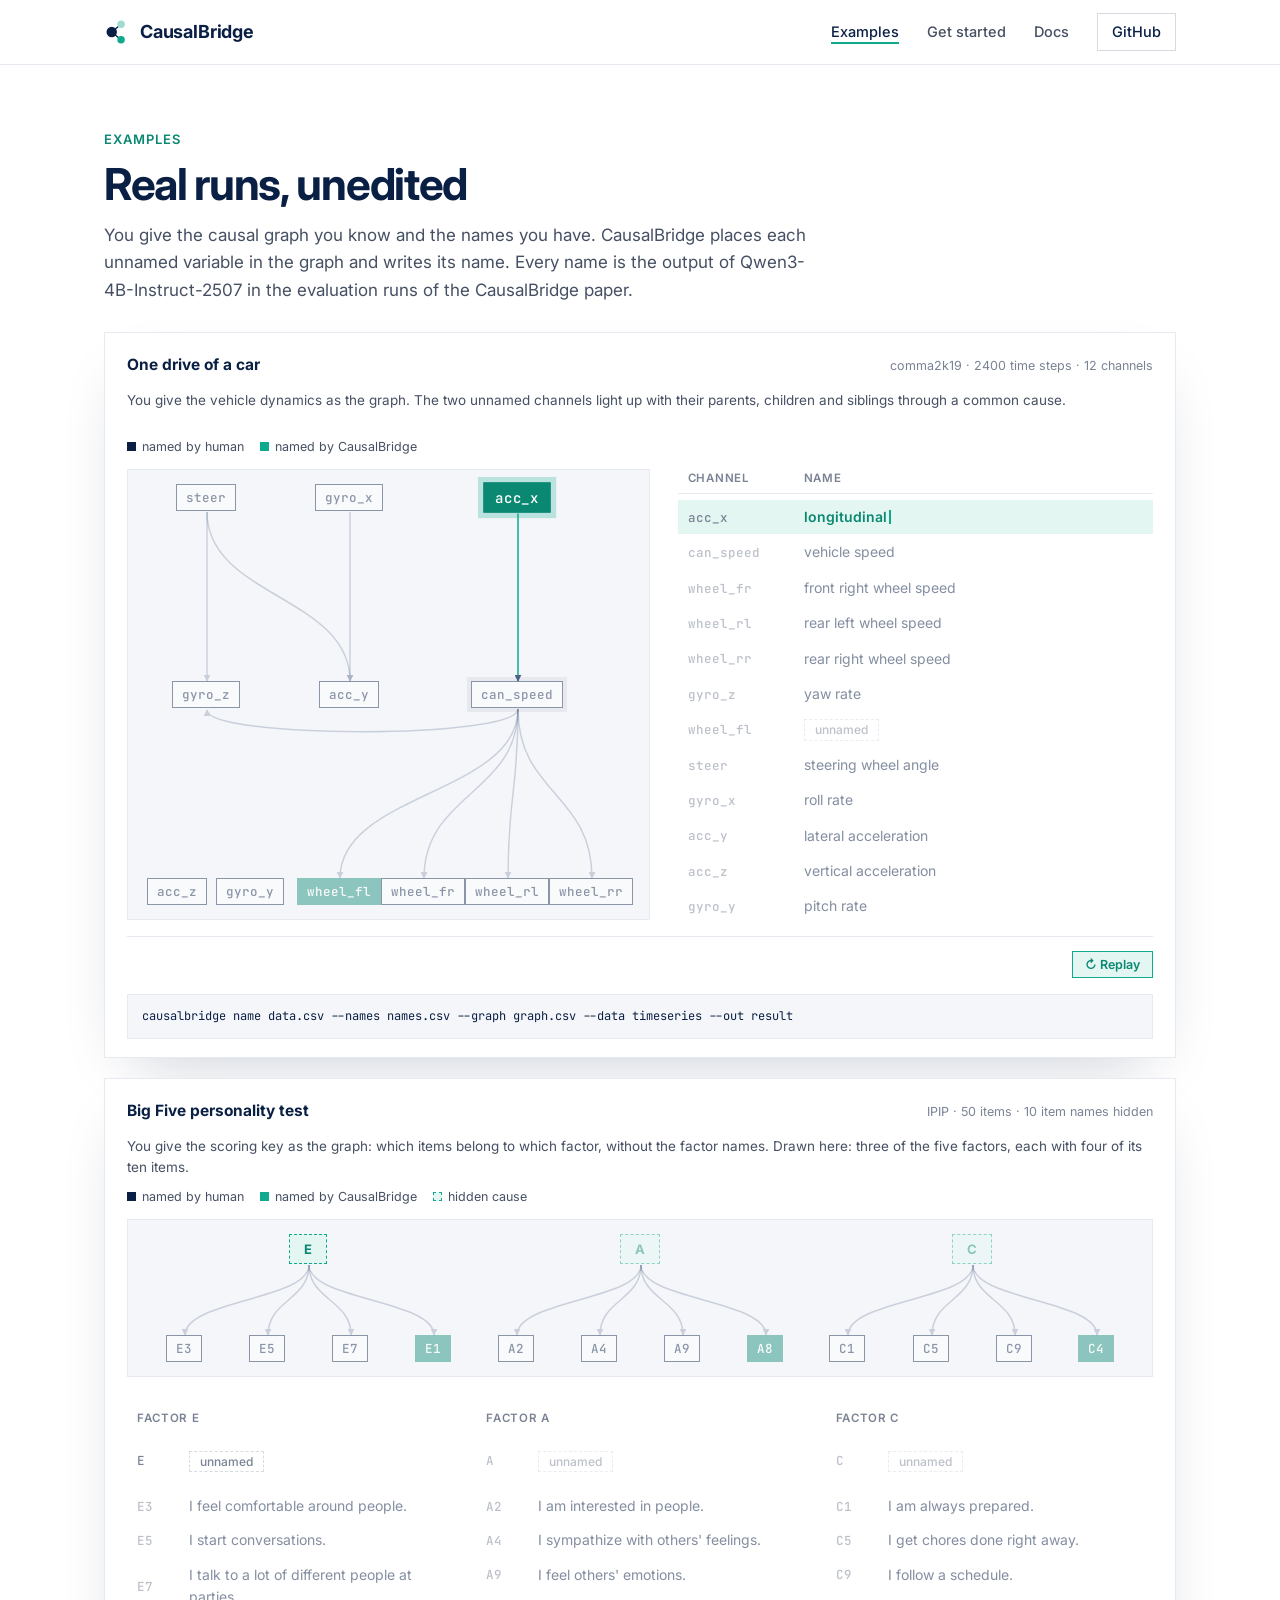
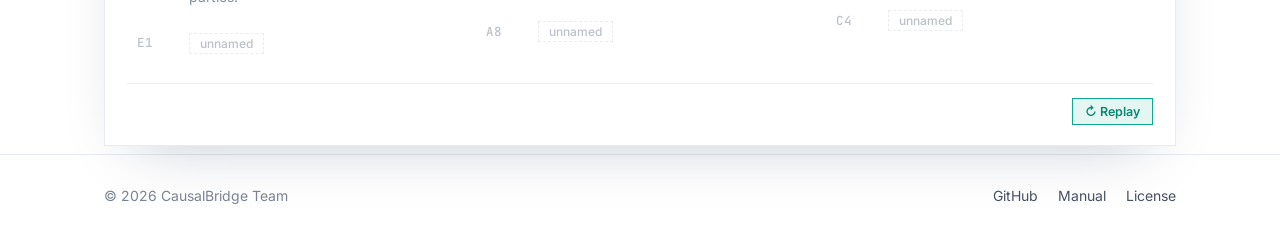
==== docs/examples.html @ 6cf477f0 "Update logo" ====
<!doctype html>
<html lang="en">
<head>
<meta charset="utf-8">
<meta name="viewport" content="width=device-width, initial-scale=1">
<title>Examples - CausalBridge</title>
<meta name="description" content="CausalBridge names unnamed variables of a vehicle drive and a personality test.">
<link rel="icon" href="data:image/svg+xml,%3Csvg xmlns='http://www.w3.org/2000/svg' viewBox='0 0 32 32'%3E%3Cpath d='M21 6.5 L9.5 16 L21 25.5' fill='none' stroke='%230A1F44' stroke-width='1.6' stroke-linejoin='round'/%3E%3Ccircle cx='21' cy='6.5' r='4.6' fill='%239FDCCD'/%3E%3Ccircle cx='9.5' cy='16' r='6.4' fill='%230A1F44'/%3E%3Ccircle cx='21' cy='25.5' r='4.6' fill='%230FA98E'/%3E%3C/svg%3E">
<link rel="preconnect" href="https://fonts.googleapis.com">
<link rel="preconnect" href="https://fonts.gstatic.com" crossorigin>
<link href="https://fonts.googleapis.com/css2?family=Inter:wght@400;500;600;700&family=JetBrains+Mono:wght@400;500&display=swap" rel="stylesheet">
<link rel="stylesheet" href="style.css">
</head>
<body>
<nav>
  <div class="wrap">
    <a class="brand" href="index.html">
      <svg viewBox="0 0 32 32" aria-hidden="true"><path d="M21 6.5 L9.5 16 L21 25.5" fill="none" stroke="#0A1F44" stroke-width="1.6" stroke-linejoin="round"/><circle cx="21" cy="6.5" r="4.6" fill="#9FDCCD"/><circle cx="9.5" cy="16" r="6.4" fill="#0A1F44"/><circle cx="21" cy="25.5" r="4.6" fill="#0FA98E"/></svg>
      CausalBridge
    </a>
    <div class="links">
      <a href="examples.html" class="on">Examples</a>
      <a href="start.html">Get started</a>
      <a href="https://github.com/Sullivan07043/CausalBridge/blob/main/docs/manual.md">Docs</a>
      <a class="gh" href="https://github.com/Sullivan07043/CausalBridge">GitHub</a>
    </div>
  </div>
</nav>

<section id="examples" class="pagehead">
  <div class="wrap">
    <div class="kicker">Examples</div>
    <h1>Real runs, unedited</h1>
    <p class="sub">You give the causal graph you know and the names you have. CausalBridge places each unnamed variable in the graph and writes its name. Every name is the output of Qwen3-4B-Instruct-2507 in the evaluation runs of the CausalBridge paper.</p>
    <div class="exgrid">
      <div class="card demo" id="ex-vehicle"></div>
      <div class="card demo" id="ex-survey"></div>
    </div>
  </div>
</section>

<footer>
  <div class="wrap">
    <span>© 2026 CausalBridge Team</span>
    <span><a href="https://github.com/Sullivan07043/CausalBridge">GitHub</a><a href="https://github.com/Sullivan07043/CausalBridge/blob/main/docs/manual.md">Manual</a><a href="https://github.com/Sullivan07043/CausalBridge/blob/main/LICENSE">License</a></span>
  </div>
</footer>
<script src="site.js"></script>
<script src="examples.js"></script>
</body>
</html>
---- docs/style.css ----
:root {
  --ink: #0A1F44;
  --ink-2: #16366B;
  --ink-3: #4B6488;
  --rose: #0FA98E;
  --rose-2: #0A8872;
  --rose-soft: #E4F6F1;
  --gray-900: #1F2430;
  --gray-700: #465063;
  --gray-500: #7A8394;
  --gray-300: #D6DAE2;
  --gray-200: #E7EAF0;
  --gray-100: #F5F6F9;
  --bg: #FFFFFF;
  --radius: 0;
  --mono: "JetBrains Mono", ui-monospace, SFMono-Regular, Menlo, monospace;
}
* { box-sizing: border-box; }
html { scroll-behavior: smooth; }
body {
  margin: 0; background: var(--bg); color: var(--gray-900);
  font: 16px/1.6 Inter, system-ui, -apple-system, "Segoe UI", sans-serif;
  -webkit-font-smoothing: antialiased;
}
a { color: var(--ink-2); text-decoration: none; }
a:hover { color: var(--rose); }
.wrap { max-width: 1120px; margin: 0 auto; padding: 0 24px; }

/* navigation */
nav {
  position: sticky; top: 0; z-index: 10; background: rgba(255,255,255,.88);
  backdrop-filter: saturate(160%) blur(10px); border-bottom: 1px solid var(--gray-200);
}
nav .wrap { display: flex; align-items: center; justify-content: space-between; height: 64px; }
.brand { display: flex; align-items: center; gap: 10px; font-weight: 700; color: var(--ink); font-size: 18px; letter-spacing: -.01em; }
.brand svg { width: 26px; height: 26px; }
.links { display: flex; align-items: center; gap: 28px; font-size: 14.5px; font-weight: 500; }
.links a { color: var(--gray-700); }
.links a:hover { color: var(--ink); }
.links .gh { color: var(--ink); border: 1px solid var(--gray-300); padding: 6px 14px; border-radius: 999px; }
.links .gh:hover { border-color: var(--ink); }

/* hero */
.hero { padding: 88px 0 72px; background:
  radial-gradient(900px 420px at 88% -10%, var(--rose-soft), transparent 60%),
  radial-gradient(700px 380px at -10% 10%, #EAF0F8, transparent 60%); }
.hero .wrap { display: grid; grid-template-columns: minmax(0, 1fr); justify-items: center; text-align: center; gap: 56px; align-items: center; }
.eyebrow { display: inline-flex; align-items: center; gap: 8px; font-size: 13px; font-weight: 600; color: var(--rose-2);
  background: var(--rose-soft); padding: 5px 12px; border-radius: 999px; letter-spacing: .02em; }
h1 { font-size: 58px; line-height: 1.08; letter-spacing: -.03em; color: var(--ink); margin: 20px 0 20px; font-weight: 700; }
h1 em { font-style: normal; color: var(--rose-2); }
.lede { font-size: 18.5px; color: var(--gray-700); max-width: 34em; margin: 0 0 30px; }
.install { display: flex; align-items: center; gap: 10px; background: var(--ink); color: #E8ECF5; border-radius: 12px;
  padding: 14px 14px 14px 18px; font: 13.5px/1.5 var(--mono); max-width: 560px; box-shadow: 0 10px 30px -12px rgba(10,31,68,.45); }
.install code { flex: 1; min-width: 0; white-space: normal; overflow-wrap: anywhere; }
.install .p { color: var(--rose); margin-right: 8px; user-select: none; }
.copy { flex: none; border: 1px solid rgba(255,255,255,.22); background: transparent; color: #E8ECF5; border-radius: 8px;
  padding: 6px 12px; font: 500 12.5px Inter, sans-serif; cursor: pointer; }
.copy:hover { background: rgba(255,255,255,.1); }
.cta { display: flex; gap: 12px; margin-top: 22px; flex-wrap: wrap; }
.btn { display: inline-flex; align-items: center; gap: 8px; padding: 11px 20px; border-radius: 10px; font-weight: 600; font-size: 15px; }
.btn.primary { background: var(--rose-2); color: #fff; }
.btn.primary:hover { background: var(--ink); color: #fff; }
.btn.ghost { color: var(--ink); border: 1px solid var(--gray-300); background: #fff; }
.btn.ghost:hover { border-color: var(--ink); color: var(--ink); }
.meta { margin-top: 18px; font-size: 13.5px; color: var(--gray-500); }

/* demo card */
.card { background: #fff; border: 1px solid var(--gray-200); border-radius: var(--radius);
  box-shadow: 0 24px 60px -30px rgba(10,31,68,.28); }
.demo { padding: 20px 22px 18px; }
.demo-tabs { display: flex; gap: 6px; margin-bottom: 14px; }
.demo-tabs button { border: 1px solid var(--gray-200); background: #fff; color: var(--gray-700); border-radius: 999px;
  padding: 5px 14px; font: 600 13px Inter, sans-serif; cursor: pointer; }
.demo-tabs button.on { background: var(--ink); border-color: var(--ink); color: #fff; }
.demo-head { display: flex; justify-content: space-between; align-items: baseline; gap: 12px; margin-bottom: 12px; flex-wrap: wrap; }
.demo-head b { color: var(--ink); font-size: 15.5px; }
.demo-head span { font-size: 12.5px; color: var(--gray-500); }
.demo-key { display: flex; gap: 16px; font-size: 12.5px; color: var(--gray-700); margin: -4px 0 12px; }
.demo-key i { display: inline-block; width: 9px; height: 9px; border-radius: 50%; margin-right: 6px; }
.k-given { background: var(--ink); }
.k-out { background: var(--rose); }
.demo-cols, .row { display: grid; grid-template-columns: 104px minmax(0, 1fr); gap: 12px; }
.demo-cols { font-size: 11.5px; font-weight: 600; letter-spacing: .06em; text-transform: uppercase; color: var(--gray-500);
  padding: 0 10px 6px; border-bottom: 1px solid var(--gray-200); }
.demo-rows { display: grid; gap: 1px; padding-top: 6px; }
.row { padding: 6px 10px; border-radius: 8px; font-size: 14px; align-items: baseline; transition: background .2s; }
.row .id { font: 500 12.5px var(--mono); color: var(--gray-500); overflow-wrap: anywhere; }
.row .nm { color: var(--ink); }
.row.todo .nm { color: var(--rose-2); font-weight: 600; }
.row.active { background: var(--rose-soft); }
.pill { display: inline-block; font-size: 12px; font-weight: 500; color: var(--gray-500); border: 1px dashed var(--gray-300);
  border-radius: 999px; padding: 0 10px; }
.caret::after { content: ""; display: inline-block; width: 2px; height: 1em; background: var(--rose); margin-left: 2px;
  vertical-align: -2px; animation: blink 1s steps(1) infinite; }
@keyframes blink { 50% { opacity: 0; } }
.ok { font-size: 12px; font-weight: 500; color: var(--gray-500); margin-left: 8px; white-space: nowrap; }
.truth { display: block; font-size: 12px; font-weight: 400; color: var(--gray-500); margin-top: 2px; }
.demo-foot { display: flex; justify-content: space-between; align-items: center; gap: 12px; border-top: 1px solid var(--gray-200);
  margin-top: 10px; padding-top: 12px; font-size: 13px; color: var(--gray-700); min-height: 44px; }
.replay { border: 1px solid var(--gray-300); background: #fff; border-radius: 8px; padding: 5px 12px; font: 500 12.5px Inter, sans-serif;
  cursor: pointer; color: var(--ink); flex: none; }
.replay:hover { border-color: var(--ink); }

.exgrid { display: grid; grid-template-columns: repeat(2, minmax(0, 1fr)); gap: 20px; align-items: start; }
.switch { display: flex; align-items: center; gap: 10px; font-size: 13px; font-weight: 600; color: var(--gray-500);
  cursor: pointer; user-select: none; margin: 0 0 8px; width: max-content; }
.switch input { position: absolute; opacity: 0; width: 0; height: 0; }
.switch .lab.on { color: var(--ink); }
.track { position: relative; width: 46px; height: 28px; border-radius: 999px; background: var(--gray-300);
  transition: background .25s; flex: none; }
.knob { position: absolute; top: 3px; left: 3px; width: 22px; height: 22px; border-radius: 50%; background: #fff;
  box-shadow: 0 2px 5px rgba(10,31,68,.25); transition: transform .25s cubic-bezier(.3,.7,.4,1); }
.switch input:checked + .track { background: var(--rose); }
.switch input:checked + .track .knob { transform: translateX(18px); }
.switch input:focus-visible + .track { outline: 2px solid var(--ink-3); outline-offset: 2px; }
.ex-note { font-size: 13.5px; color: var(--gray-700); margin: 0 0 12px; min-height: 2.9em; }
.row.sec { grid-template-columns: 1fr; font-size: 11.5px; font-weight: 600; letter-spacing: .06em; text-transform: uppercase;
  color: var(--gray-500); padding-top: 12px; }
.row.more { grid-template-columns: 1fr; font-size: 12.5px; color: var(--gray-500); }
.row .sub { display: block; font: 400 11.5px Inter, sans-serif; color: var(--gray-500); margin-top: 1px; }
.demo .cmd { margin: 14px 0 0; font-size: 12px; }

.demo.wide .demo-body { display: grid; grid-template-columns: minmax(0, 1.15fr) minmax(0, 1fr); gap: 28px; align-items: start; }
.gbox { background: var(--gray-100); border: 1px solid var(--gray-200); border-radius: 12px; padding: 10px 8px; }
.gsvg { width: 100%; height: auto; display: block; opacity: 0; transition: opacity .35s; }
.gsvg.in { opacity: 1; }
.gnode rect, .gnode circle { fill: #fff; stroke: var(--ink); stroke-width: 1.6; transition: stroke-width .15s; }
.gnode text { fill: var(--ink); font-family: var(--mono); font-weight: 500; text-anchor: middle; }
.gnode.un rect { fill: var(--rose); stroke: var(--rose); }
.gnode.un text { fill: #fff; }
.gnode.lat circle { fill: var(--rose-soft); stroke: var(--rose); stroke-dasharray: 4 3; }
.gnode.lat text { fill: var(--rose-2); font-family: Inter, sans-serif; font-weight: 700; }
.gnode { transform-box: fill-box; transform-origin: center; transition: transform .2s; }
.gnode.hot { transform: scale(1.18); }
.gnode.hot rect, .gnode.hot circle { stroke: var(--rose-2); stroke-width: 3; }
.k-lat { border: 1.5px dashed var(--rose); background: var(--rose-soft) !important; }
.exgrid { grid-template-columns: minmax(0, 1fr) !important; }
.demo.wide .gbox { position: sticky; top: 84px; }
.demo.stack .demo-body { display: grid; grid-template-columns: minmax(0, 1fr); gap: 18px; }

.lay-side .demo-body { display: grid; grid-template-columns: minmax(0, 1.05fr) minmax(0, 1fr); gap: 28px; align-items: stretch; }
.lay-side .gbox { display: flex; align-items: center; }
.lay-stack .demo-body, .lay-top .demo-body { display: grid; grid-template-columns: minmax(0, 1fr); gap: 14px; }
.tcols { display: grid; grid-template-columns: repeat(3, minmax(0, 1fr)); gap: 18px; }
.ttitle { font-size: 11.5px; font-weight: 600; letter-spacing: .06em; text-transform: uppercase; color: var(--gray-500);
  padding: 0 10px 6px; border-bottom: 1px solid var(--gray-200); margin-bottom: 4px; }
.tcols .row { grid-template-columns: 58px minmax(0, 1fr); }
.row.latrow .nm { font-weight: 700; }
.lay-top .row { padding: 5px 10px; }
.lay-top .demo-body { gap: 10px; }
.demo .demo-foot { margin-top: 12px; }

.tgrid { display: grid; gap: 4px 22px; margin-bottom: 14px; }
.tgrid .row { grid-template-columns: 36px minmax(0, 1fr); }
.tbox > .ttitle { margin-top: 4px; }
.gnode circle { transition: stroke-width .15s; }
.gnode.un:not(.lat) circle { fill: var(--rose); stroke: var(--rose); }

/* scenes */
.scene { overflow-anchor: none; }
.scene .sbody { display: grid; grid-template-columns: minmax(0, 1fr); gap: 16px; }
.sc-side .sbody { grid-template-columns: minmax(0, 1.1fr) minmax(0, 1fr); gap: 28px; align-items: start; }
.stagewrap { overflow-x: auto; }
.stage { position: relative; background: var(--gray-100); border: 1px solid var(--gray-200); border-radius: 12px; padding: 14px 12px; box-sizing: content-box; }
.sc-tree .stage { padding: 16px 18px; }
.edges { position: absolute; left: 0; top: 0; pointer-events: none; overflow: visible; }
.edge { fill: none; stroke: var(--ink-3); stroke-width: 1.5; opacity: .25; transition: opacity .35s; }
.edge.lit { opacity: 1; }
.edge.focus { stroke: var(--rose); opacity: 1; }
.ahead { fill: var(--ink-3); }
.gn { display: inline-block; font: 500 12.5px var(--mono); padding: 4px 9px; border: 1.5px solid var(--ink); border-radius: 999px; background: #fff;
  color: var(--ink); white-space: nowrap; opacity: .45; transition: opacity .35s, box-shadow .2s, transform .2s; z-index: 1; will-change: transform; transform: scale(1); }
.sc-layers .gn { position: absolute; }
.gn.unk { background: var(--rose-2); border-color: var(--rose-2); color: #fff; }
.gn.lat { background: var(--rose-soft); border: 1.5px dashed var(--rose); color: var(--rose-2); font: 700 13px Inter, sans-serif; padding: 6px 14px; }
.gn.lit { opacity: 1; }
.gn.hot { box-shadow: 0 0 0 5px rgba(15,169,142,.25); transform: scale(1.12); z-index: 5; }
.gn.mb { box-shadow: 0 0 0 4px rgba(10,31,68,.13); z-index: 3; }
.tcolumns { display: grid; grid-template-columns: repeat(3, minmax(0, 1fr)); gap: 12px; position: relative; }
.sc-top .tcolumns { grid-template-columns: repeat(2, minmax(0, 1fr)); }
.tcolumn { justify-self: center; }
.tcolumn > .gn { margin-bottom: 12px; }
.scene .row.sec { display: block; padding: 10px 10px 4px; font-size: 11.5px !important; }
.titems { display: flex; flex-direction: column; align-items: flex-start; gap: 10px; padding-left: 36px; }
.scene .row { opacity: .5; transition: opacity .35s; min-height: 34px; align-items: center; }
.scene .row.lit, .scene .row.sec { opacity: 1; }
.rgrid { display: grid; gap: 0 22px; }
.rcol .row { grid-template-columns: 40px minmax(0, 1fr); }
.sc-wideid .rcol .row { grid-template-columns: 128px minmax(0, 1fr); }
.sc-top .row { padding: 5px 10px; font-size: 13.5px; }
.sc-top .rcol .row { grid-template-columns: 34px minmax(0, 1fr); }
.replay { background: var(--rose-soft) !important; color: var(--rose-2) !important; border: 1px solid var(--rose) !important; font-weight: 600 !important; }
.replay:hover { background: var(--rose) !important; color: #fff !important; }
.slide { display: none; }
.slide.on { display: block; }
.dots { display: flex; gap: 8px; justify-content: center; margin-top: 14px; }
.dot { width: 8px; height: 8px; border-radius: 999px; background: var(--gray-300); border: 0; padding: 0; cursor: pointer; transition: width .25s, background .25s; }
.dot.on { width: 24px; background: var(--rose); }

.hero .wrap > div { max-width: 1072px; }
.hero h1 { font-size: 50px; margin-top: 0; }
.hero h1 .l { display: block; }
.hero .lede { margin-left: auto; margin-right: auto; max-width: 40em; }
.hero .install { margin: 0 auto; text-align: left; }
.hero .cta { justify-content: center; }
.hero { padding: 104px 0 96px; }

/* sections */
section { padding: 88px 0; }
section.alt { background: var(--gray-100); }
.kicker { font-size: 13px; font-weight: 600; letter-spacing: .08em; text-transform: uppercase; color: var(--rose-2); }
h2 { font-size: 36px; line-height: 1.15; letter-spacing: -.02em; color: var(--ink); margin: 10px 0 14px; }
.sub { color: var(--gray-700); font-size: 17px; max-width: 42em; margin: 0 0 44px; }

.steps { display: grid; grid-template-columns: repeat(3, minmax(0, 1fr)); gap: 20px; counter-reset: s; }
.step { padding: 26px; position: relative; }
.step::before { counter-increment: s; content: counter(s); display: grid; place-items: center; width: 34px; height: 34px;
  border-radius: 10px; background: var(--ink); color: #fff; font-weight: 700; font-size: 15px; margin-bottom: 16px; }
.step:nth-child(3)::before { background: var(--rose); }
.step h3 { margin: 0 0 8px; color: var(--ink); font-size: 19px; }
.step p { margin: 0; color: var(--gray-700); font-size: 15px; }

.grid { display: grid; grid-template-columns: repeat(3, minmax(0, 1fr)); gap: 20px; }
.feat { padding: 24px; }
.feat .ic { width: 38px; height: 38px; border-radius: 10px; display: grid; place-items: center; background: #EAF0F8; margin-bottom: 14px; }
.feat:nth-child(even) .ic { background: var(--rose-soft); }
.feat .ic svg { width: 20px; height: 20px; }
.feat h3 { margin: 0 0 6px; font-size: 17px; color: var(--ink); }
.feat p { margin: 0; color: var(--gray-700); font-size: 14.5px; }

/* examples */
.tabs { display: inline-flex; background: #fff; border: 1px solid var(--gray-200); border-radius: 12px; padding: 4px; margin-bottom: 20px; }
.tabs button { border: 0; background: transparent; padding: 9px 18px; border-radius: 9px; font: 600 14.5px Inter, sans-serif;
  color: var(--gray-700); cursor: pointer; }
.tabs button.on { background: var(--ink); color: #fff; }
.panel { display: none; padding: 26px; }
.panel.on { display: block; }
.panel p { margin: 0 0 16px; color: var(--gray-700); font-size: 15px; }
.cmd { font: 13px/1.6 var(--mono); background: var(--gray-100); border: 1px solid var(--gray-200); border-radius: 10px;
  padding: 12px 14px; white-space: pre-wrap; overflow-wrap: anywhere; color: var(--ink); margin-bottom: 18px; }
.tbl { width: 100%; border-collapse: collapse; font-size: 14.5px; }
.tbl th { text-align: left; font-size: 12.5px; text-transform: uppercase; letter-spacing: .05em; color: var(--gray-500);
  font-weight: 600; padding: 8px 10px; border-bottom: 1px solid var(--gray-200); }
.tbl td { padding: 10px; border-bottom: 1px solid var(--gray-200); vertical-align: top; }
.tbl tr:last-child td { border-bottom: 0; }
.tbl td:first-child { font: 500 13px var(--mono); color: var(--ink); white-space: nowrap; }
.tbl td:last-child { color: var(--rose-2); font-weight: 500; }
.note { font-size: 13px; color: var(--gray-500); margin-top: 14px; }
.scroll { overflow-x: auto; }

/* get started */
.start { display: grid; grid-template-columns: repeat(2, minmax(0, 1fr)); gap: 20px; }
.start .card { padding: 24px; }
.start h3 { margin: 0 0 6px; color: var(--ink); font-size: 17px; display: flex; gap: 10px; align-items: center; }
.start h3 span { font: 600 12px var(--mono); color: var(--rose); background: var(--rose-soft); padding: 2px 8px; border-radius: 6px; }
.start p { margin: 0 0 12px; color: var(--gray-700); font-size: 14.5px; }
.start .cmd { margin: 0; }

/* docs */
.docs { display: grid; grid-template-columns: repeat(4, minmax(0, 1fr)); gap: 16px; }
.doc { padding: 20px; display: block; color: inherit; transition: border-color .15s, transform .15s; }
.doc:hover { border-color: var(--ink-3); transform: translateY(-2px); color: inherit; }
.doc b { display: block; color: var(--ink); margin-bottom: 4px; }
.doc span { font-size: 14px; color: var(--gray-700); }

.license { display: grid; grid-template-columns: repeat(2, minmax(0, 1fr)); gap: 20px; }
.license .card { padding: 26px; }
.license h3 { margin: 0 0 8px; color: var(--ink); }
.license p { margin: 0 0 10px; color: var(--gray-700); font-size: 15px; }

footer { border-top: 1px solid var(--gray-200); padding: 30px 0 40px; font-size: 14px; color: var(--gray-500); }
footer .wrap { display: flex; justify-content: space-between; gap: 16px; flex-wrap: wrap; }
footer a { color: var(--gray-700); margin-left: 20px; }

@media (max-width: 960px) {
  .hero .wrap { grid-template-columns: minmax(0, 1fr); gap: 40px; }
  .steps, .grid, .docs { grid-template-columns: repeat(2, minmax(0, 1fr)); }
  .exgrid { grid-template-columns: minmax(0, 1fr); }
  .lay-side .demo-body { grid-template-columns: minmax(0, 1fr); gap: 16px; }
}
@media (max-width: 680px) {
  .wrap { padding: 0 16px; }
  .links a:not(.gh) { display: none; }
  .hero { padding: 64px 0 56px; }
  h1, .hero h1 { font-size: 34px; }
  .hero h1 .l { display: block; }
  .hero h1 .l + .l { margin-top: 8px; }
  .lede { font-size: 16.5px; }
  h2 { font-size: 28px; }
  section { padding: 60px 0; }
  .steps, .grid, .start, .docs, .license, .exgrid { grid-template-columns: minmax(0, 1fr); }
  .install { font-size: 12.5px; }
  .demo.wide .demo-body { grid-template-columns: minmax(0, 1fr); gap: 16px; }
  .tbl th { font-size: 11px; letter-spacing: .02em; }
  .gbox { overflow-x: auto; }
  .lay-side .gsvg { min-width: 420px; }
  .lay-top .gsvg { min-width: 520px; }
  .lay-stack .gsvg { min-width: 720px; }
  .tcols { grid-template-columns: minmax(0, 1fr); }
  .sc-side .sbody { grid-template-columns: minmax(0, 1fr); }
  .sc-layers .stage { width: 520px; flex: none; }
  .sc-tree .stage { min-width: 560px; }
  .rgrid { grid-template-columns: minmax(0, 1fr) !important; }
  .tgrid { grid-template-columns: minmax(0, 1fr) !important; }
}
/* square style */
*, *::before, *::after { border-radius: 0 !important; }
.hero { padding: 96px 0 36px !important; }
#how { padding-top: 44px; }
/* hero, large type */
.hero .wrap { justify-items: center !important; text-align: center !important; }
.hero .wrap > div { max-width: none !important; }
.hero h1.big { font-size: clamp(52px, 8.4vw, 112px) !important; line-height: 1.02; letter-spacing: -.045em; font-weight: 700; margin: 0 0 28px; }
.hero h1.big .l { display: block; }
.grad { color: var(--rose); }
.hero .lede { margin: 0 auto 32px !important; max-width: 34em !important; font-size: 20px; }
.hero .install { margin: 0 auto !important; }
.hero .cta { justify-content: center !important; }
.hero { padding: 88px 0 40px !important; }
/* results */
#results { padding-top: 24px; }
.stats { display: grid; grid-template-columns: repeat(4, minmax(0, 1fr)); gap: 0; border-top: 2px solid var(--ink); }
.stat { padding: 22px 22px 6px 0; border-right: 1px solid var(--gray-200); margin-right: 22px; }
.stat:last-child { border-right: 0; margin-right: 0; }
.stat b { display: block; font-size: 34px; line-height: 1.1; letter-spacing: -.03em; color: var(--rose-2); margin-bottom: 10px; }
.stat span { color: var(--gray-700); font-size: 14.5px; }
@media (max-width: 960px) { .stats { grid-template-columns: repeat(2, minmax(0, 1fr)); } .stat:nth-child(2) { border-right: 0; } }
@media (max-width: 680px) { .stats { grid-template-columns: minmax(0, 1fr); } .stat { border-right: 0; margin-right: 0; border-bottom: 1px solid var(--gray-200); } }

/* multi-page */
.links a.on { color: var(--ink); box-shadow: inset 0 -2px 0 var(--rose); }
.pagehead { padding: 64px 0 8px; }
.pagehead h1 { font-size: 44px; line-height: 1.1; letter-spacing: -.03em; color: var(--ink); margin: 10px 0 14px; }
.pagehead .sub { margin-bottom: 8px; }
.pagebody { padding-top: 28px; }
.band { background: var(--ink); color: #fff; padding: 56px 0; }
.band .wrap { display: flex; align-items: center; justify-content: space-between; gap: 24px; flex-wrap: wrap; }
.band h2 { color: #fff; margin: 0; font-size: 30px; }
.band p { margin: 6px 0 0; color: #C9D3E3; }
.band .btn.primary { background: var(--rose); }
.band .btn.primary:hover { background: #fff; color: var(--ink); }
.findings { border-top: 2px solid var(--ink); }
.finding { display: grid; grid-template-columns: 350px minmax(0, 1fr); gap: 28px; padding: 26px 0; border-bottom: 1px solid var(--gray-200); align-items: baseline; }
.finding b { font-size: 38px; line-height: 1.05; letter-spacing: -.03em; color: var(--rose-2); white-space: nowrap; }

.finding p { margin: 0; font-size: 18px; color: var(--gray-900); max-width: 44em; }
@media (max-width: 680px) {
  nav .wrap { flex-wrap: wrap; height: auto; padding-top: 10px; padding-bottom: 10px; gap: 8px; }
  .links { width: 100%; justify-content: space-between; gap: 10px; font-size: 13.5px; }
  .links a:not(.gh) { display: inline !important; }
  .links .gh { padding: 4px 10px; }
  .pagehead h1 { font-size: 32px; }
  .finding { grid-template-columns: minmax(0, 1fr); gap: 8px; }
  .finding b { font-size: 30px; white-space: normal; }
}

.pagehead .exgrid, .pagehead .start { margin-top: 28px; }
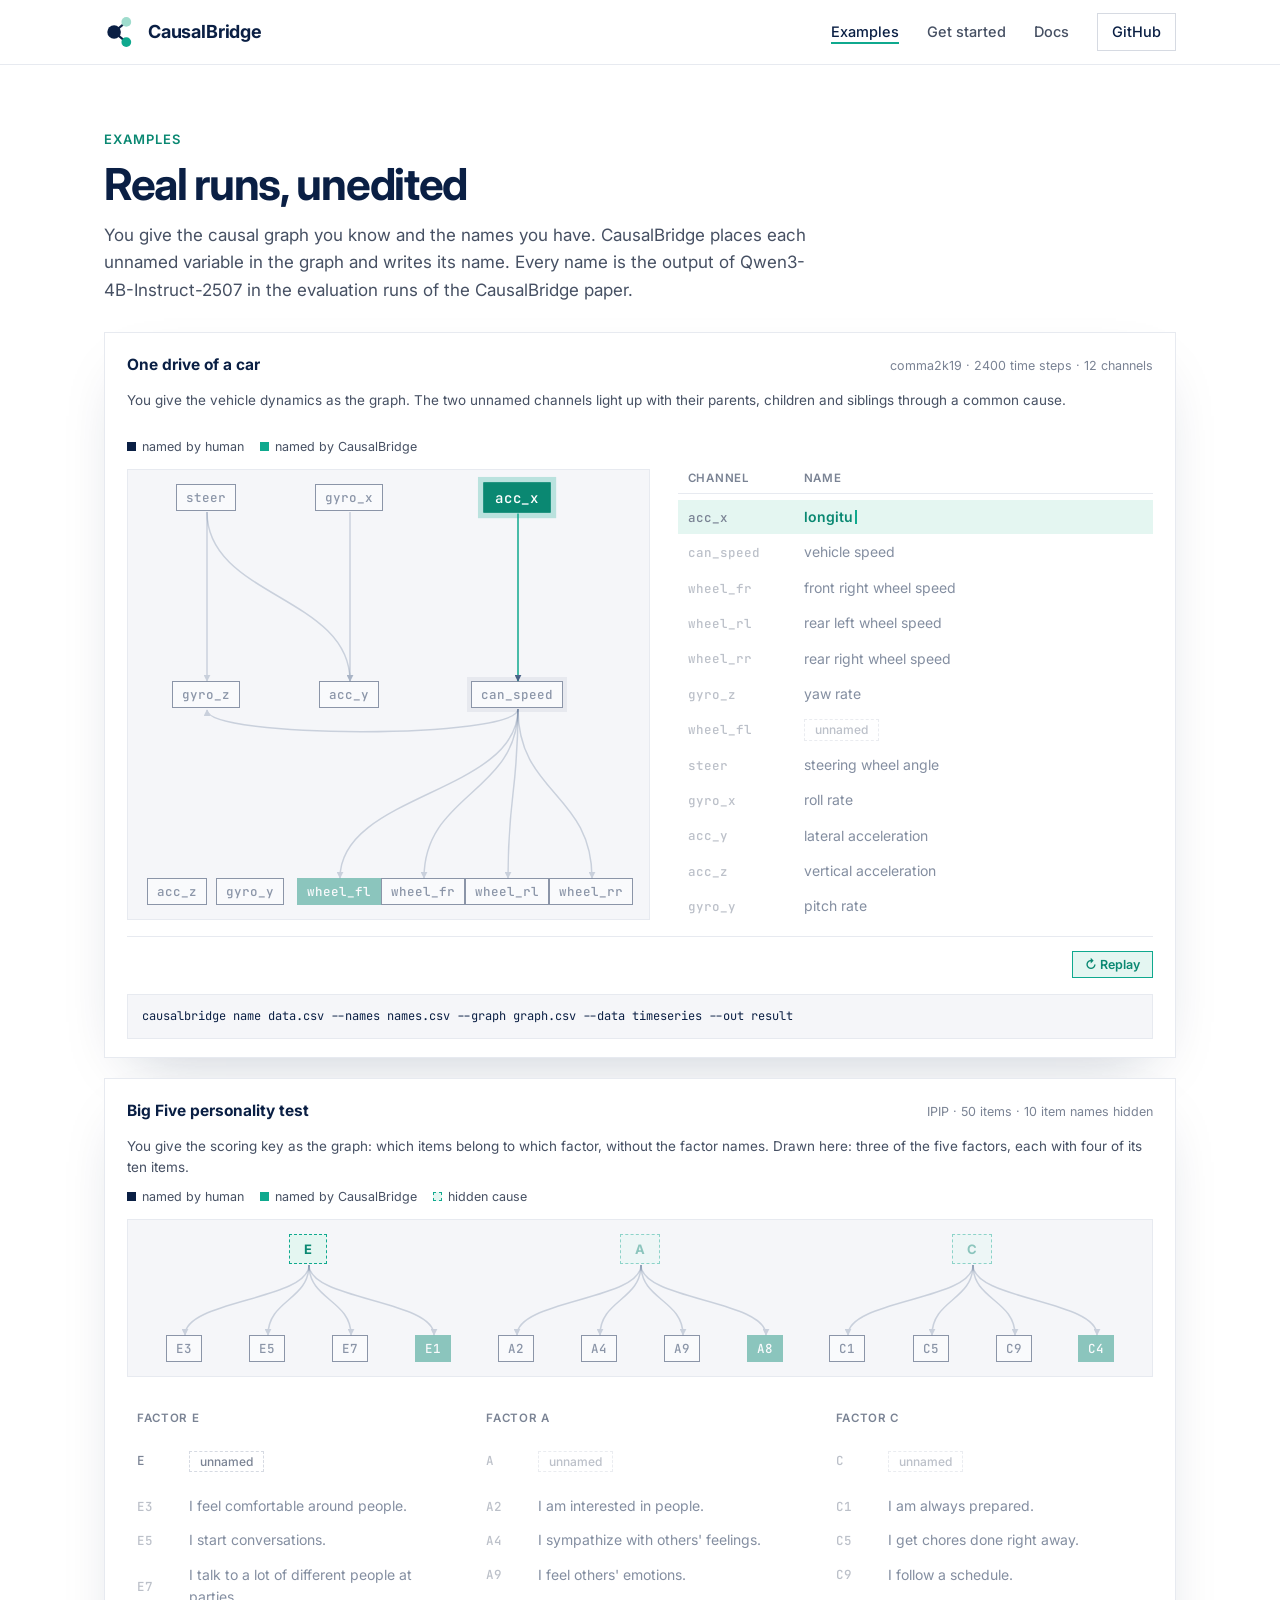
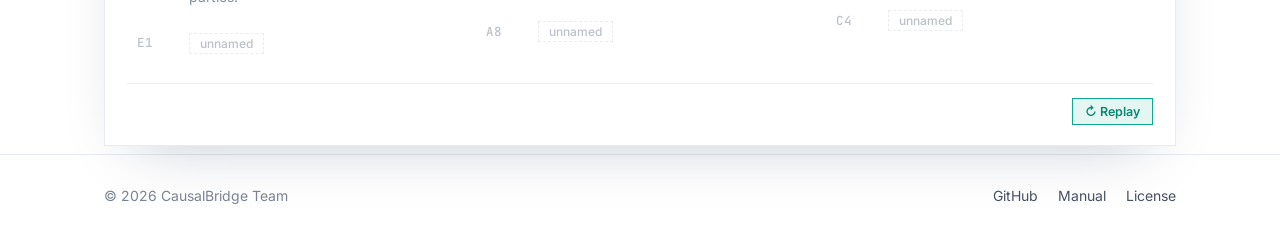
==== commit 7f6a467f: "Update logo" ====
--- a/docs/examples.html
+++ b/docs/examples.html
@@ -5,7 +5,7 @@
 <meta name="viewport" content="width=device-width, initial-scale=1">
 <title>Examples - CausalBridge</title>
 <meta name="description" content="CausalBridge names unnamed variables of a vehicle drive and a personality test.">
-<link rel="icon" href="data:image/svg+xml,%3Csvg xmlns='http://www.w3.org/2000/svg' viewBox='0 0 32 32'%3E%3Cpath d='M21 6.5 L9.5 16 L21 25.5' fill='none' stroke='%230A1F44' stroke-width='1.6' stroke-linejoin='round'/%3E%3Ccircle cx='21' cy='6.5' r='4.6' fill='%239FDCCD'/%3E%3Ccircle cx='9.5' cy='16' r='6.4' fill='%230A1F44'/%3E%3Ccircle cx='21' cy='25.5' r='4.6' fill='%230FA98E'/%3E%3C/svg%3E">
+<link rel="icon" href="data:image/svg+xml,%3Csvg xmlns='http://www.w3.org/2000/svg' viewBox='0 0 32 32'%3E%3Cpath d='M21 6.5 L9.5 16 L21 25.5' fill='none' stroke='%230A1F44' stroke-width='2' stroke-linejoin='round'/%3E%3Ccircle cx='21' cy='6.5' r='4.6' fill='%239FDCCD'/%3E%3Ccircle cx='9.5' cy='16' r='6.4' fill='%230A1F44'/%3E%3Ccircle cx='21' cy='25.5' r='4.6' fill='%230FA98E'/%3E%3C/svg%3E">
 <link rel="preconnect" href="https://fonts.googleapis.com">
 <link rel="preconnect" href="https://fonts.gstatic.com" crossorigin>
 <link href="https://fonts.googleapis.com/css2?family=Inter:wght@400;500;600;700&family=JetBrains+Mono:wght@400;500&display=swap" rel="stylesheet">
@@ -15,7 +15,7 @@
 <nav>
   <div class="wrap">
     <a class="brand" href="index.html">
-      <svg viewBox="0 0 32 32" aria-hidden="true"><path d="M21 6.5 L9.5 16 L21 25.5" fill="none" stroke="#0A1F44" stroke-width="1.6" stroke-linejoin="round"/><circle cx="21" cy="6.5" r="4.6" fill="#9FDCCD"/><circle cx="9.5" cy="16" r="6.4" fill="#0A1F44"/><circle cx="21" cy="25.5" r="4.6" fill="#0FA98E"/></svg>
+      <svg viewBox="0 0 32 32" aria-hidden="true"><path d="M21 6.5 L9.5 16 L21 25.5" fill="none" stroke="#0A1F44" stroke-width="2" stroke-linejoin="round"/><circle cx="21" cy="6.5" r="4.6" fill="#9FDCCD"/><circle cx="9.5" cy="16" r="6.4" fill="#0A1F44"/><circle cx="21" cy="25.5" r="4.6" fill="#0FA98E"/></svg>
       CausalBridge
     </a>
     <div class="links">
--- a/docs/style.css
+++ b/docs/style.css
@@ -33,7 +33,7 @@
 }
 nav .wrap { display: flex; align-items: center; justify-content: space-between; height: 64px; }
 .brand { display: flex; align-items: center; gap: 10px; font-weight: 700; color: var(--ink); font-size: 18px; letter-spacing: -.01em; }
-.brand svg { width: 26px; height: 26px; }
+.brand svg { width: 34px; height: 34px; }
 .links { display: flex; align-items: center; gap: 28px; font-size: 14.5px; font-weight: 500; }
 .links a { color: var(--gray-700); }
 .links a:hover { color: var(--ink); }
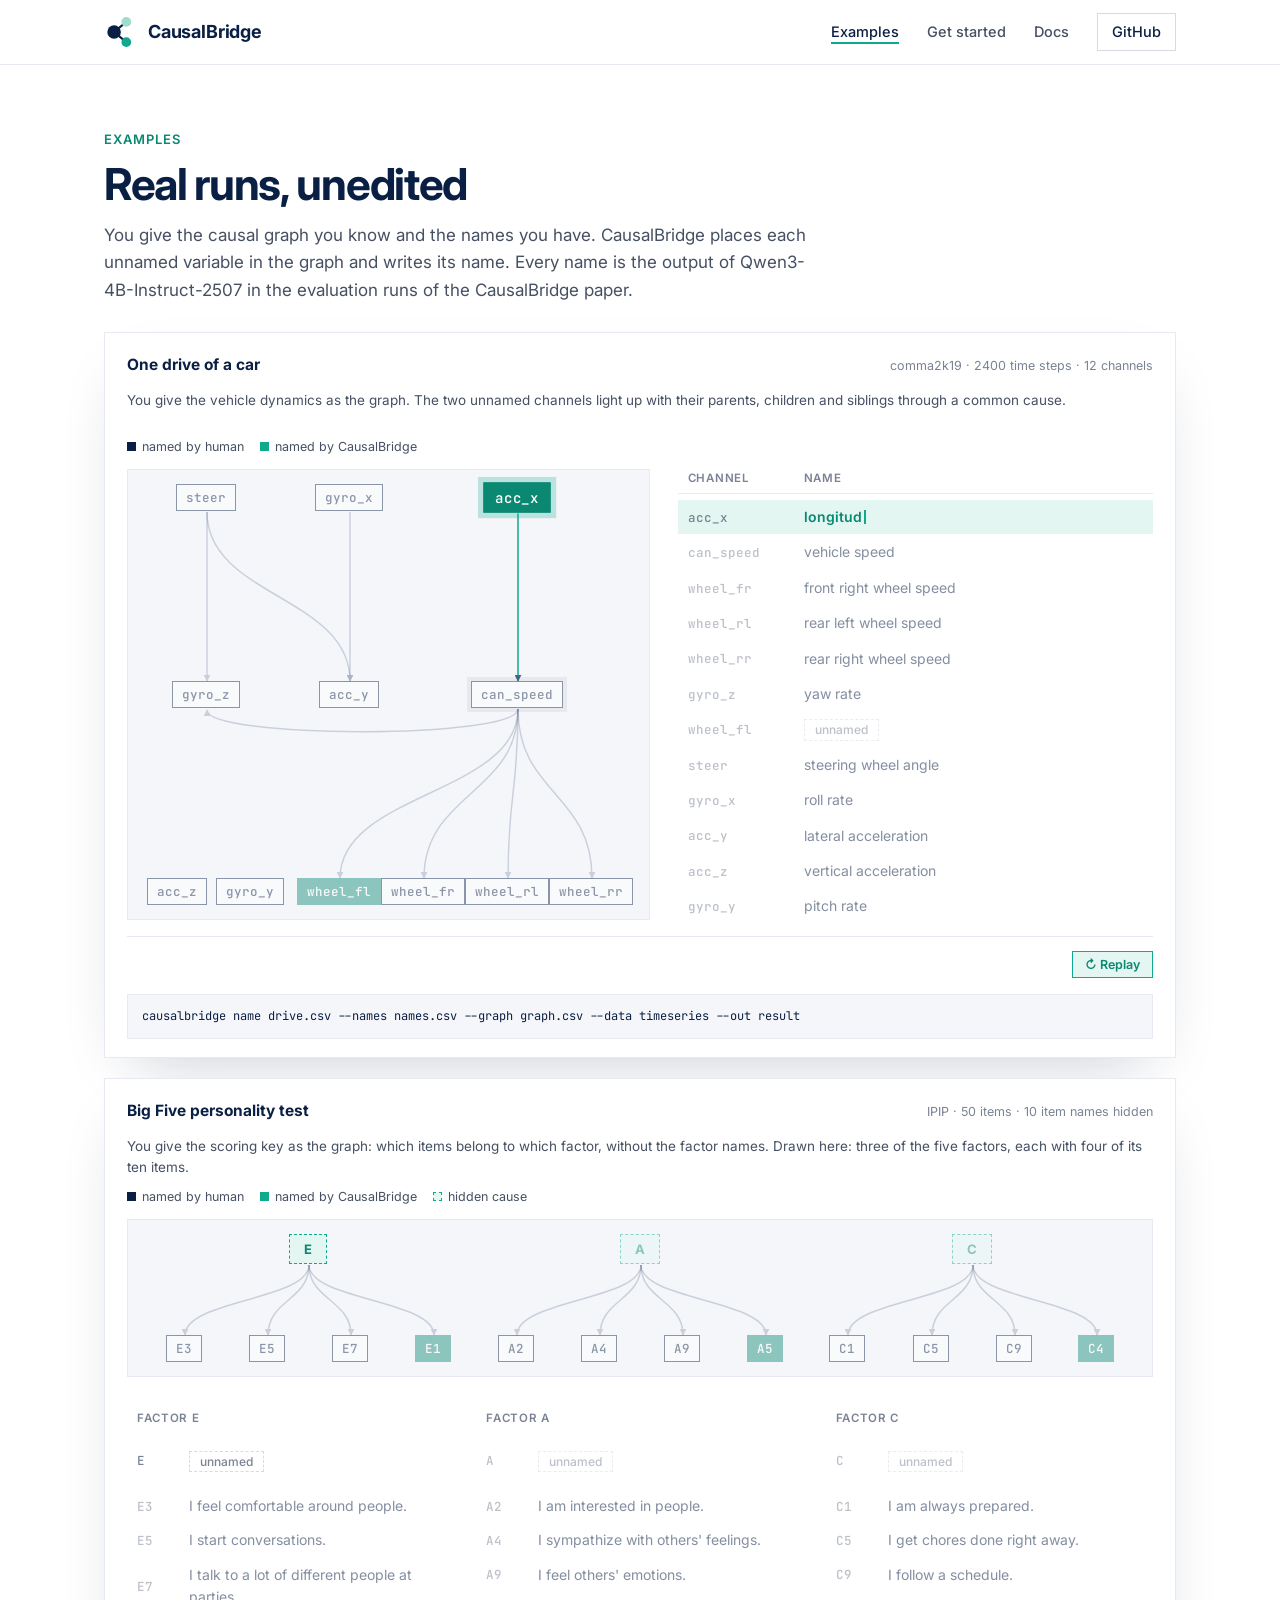
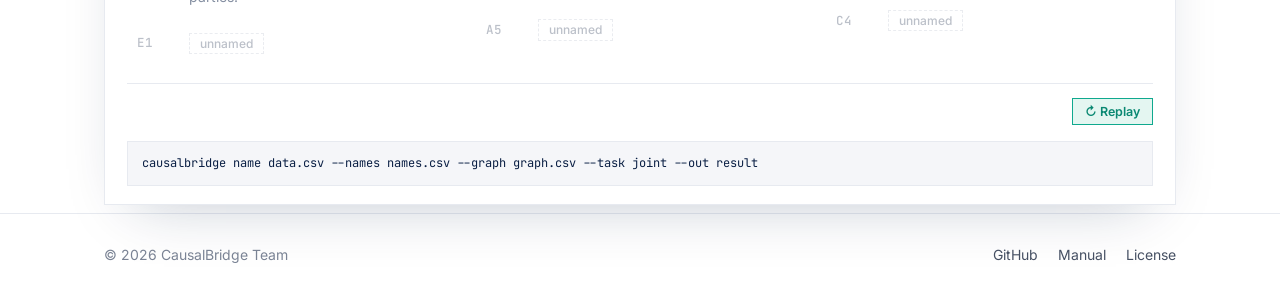
==== commit 9c1898cc: "Version the stylesheet and scripts in page links" ====
--- a/docs/examples.html
+++ b/docs/examples.html
@@ -9,7 +9,7 @@
 <link rel="preconnect" href="https://fonts.googleapis.com">
 <link rel="preconnect" href="https://fonts.gstatic.com" crossorigin>
 <link href="https://fonts.googleapis.com/css2?family=Inter:wght@400;500;600;700&family=JetBrains+Mono:wght@400;500&display=swap" rel="stylesheet">
-<link rel="stylesheet" href="style.css">
+<link rel="stylesheet" href="style.css?v=3af167c5">
 </head>
 <body>
 <nav>
@@ -45,7 +45,7 @@
     <span><a href="https://github.com/Sullivan07043/CausalBridge">GitHub</a><a href="https://github.com/Sullivan07043/CausalBridge/blob/main/docs/manual.md">Manual</a><a href="https://github.com/Sullivan07043/CausalBridge/blob/main/LICENSE">License</a></span>
   </div>
 </footer>
-<script src="site.js"></script>
-<script src="examples.js"></script>
+<script src="site.js?v=80eebb0a"></script>
+<script src="examples.js?v=1dedbea0"></script>
 </body>
 </html>
--- a/docs/style.css
+++ b/docs/style.css
@@ -356,3 +356,70 @@
 }
 
 .pagehead .exgrid, .pagehead .start { margin-top: 28px; }
+.step:nth-child(1)::before { background: #9FDCCD; color: var(--ink); }
+.step:nth-child(2)::before { background: var(--ink); color: #fff; }
+.step:nth-child(3)::before { background: var(--rose); color: #fff; }
+
+/* get started: one step per slide */
+.tour { margin-top: 40px; outline: none; }
+.tour-rail { display: grid; grid-template-columns: repeat(6, minmax(0, 1fr)); scrollbar-width: none; }
+.tour-rail::-webkit-scrollbar { display: none; }
+.tour-rail button { text-align: left; background: none; border: 0; border-top: 3px solid var(--gray-200); padding: 12px 14px 4px 0;
+  font: 600 13.5px/1.35 Inter, system-ui, sans-serif; color: var(--gray-500); cursor: pointer; transition: color .25s, border-color .25s; }
+.tour-rail button span { display: block; font: 600 12px var(--mono); margin-bottom: 3px; }
+.tour-rail button:hover { color: var(--ink); }
+.tour-rail button.done { border-top-color: var(--ink-3); color: var(--gray-700); }
+.tour-rail button.on { border-top-color: var(--rose); color: var(--ink); }
+.tour-rail button.on span { color: var(--rose-2); }
+.tour-view { overflow: hidden; margin-top: 30px; transition: height .35s ease; }
+.tour-track { display: flex; gap: 120px; align-items: flex-start; transition: transform .6s cubic-bezier(.22, .61, .36, 1); will-change: transform; }
+.tslide { flex: 0 0 100%; min-width: 0; display: grid; grid-template-columns: minmax(0, 1fr) minmax(0, 1.6fr); gap: 48px; align-items: center; padding: 2px 2px 70px; }
+.tslide-no { font: 600 64px/1 var(--mono); color: var(--rose); letter-spacing: -.03em; }
+.tslide-no small { font: 500 15px var(--mono); color: var(--gray-500); margin-left: 8px; letter-spacing: 0; }
+.tslide-text h3 { font-size: 30px; line-height: 1.15; letter-spacing: -.02em; color: var(--ink); margin: 16px 0 12px; }
+.tslide-text p { font-size: 16px; color: var(--gray-700); margin: 0 0 22px; }
+.tslide-text p.small { font-size: 13.5px; color: var(--gray-500); margin: 16px 0 8px; }
+.tslide-text code { font-family: var(--mono); font-size: .92em; color: var(--ink); }
+.tcmd { display: flex; align-items: center; gap: 10px; background: var(--ink); padding: 11px 11px 11px 16px; }
+.tcmd code { flex: 1; min-width: 0; font: 13px/1.55 var(--mono) !important; color: #E8ECF5 !important; overflow-wrap: anywhere; }
+.tslide-text > * { opacity: 0; transform: translateY(10px); transition: opacity .5s ease, transform .5s ease; }
+.tslide.on .tslide-text > * { opacity: 1; transform: none; }
+.tslide.on .tslide-text > :nth-child(2) { transition-delay: .06s; }
+.tslide.on .tslide-text > :nth-child(3) { transition-delay: .12s; }
+.tslide.on .tslide-text > :nth-child(n+4) { transition-delay: .18s; }
+.tslide-visual { height: 470px; }
+.term, .win { height: 100%; display: flex; flex-direction: column; }
+.term .bar, .win .bar { display: flex; align-items: center; gap: 6px; height: 34px; padding: 0 12px; flex: none; }
+.term .bar i, .win .bar i { width: 9px; height: 9px; }
+.term { background: #0B1730; box-shadow: 0 30px 70px -35px rgba(10,31,68,.65); }
+.term .bar { background: #13244A; }
+.term .bar i { background: rgba(255,255,255,.2); }
+.term .bar span { margin-left: 10px; font: 500 12px var(--mono); color: #8FA0BD; }
+.term pre { margin: 0; flex: 1; overflow: auto; padding: 18px 22px; font: 12.5px/1.7 var(--mono); color: #C9D3E3; white-space: pre-wrap; overflow-wrap: anywhere; }
+.term .pr { color: var(--rose); }
+.term .tok { color: #9FDCCD; font-weight: 500; }
+.term .dim { color: #6F83A6; }
+.win { background: #fff; border: 1px solid var(--gray-200); box-shadow: 0 30px 70px -35px rgba(10,31,68,.45); }
+.win .bar { background: var(--gray-100); border-bottom: 1px solid var(--gray-200); }
+.win .bar i { background: var(--gray-300); }
+.win .bar span { margin-left: 12px; flex: 1; max-width: 300px; background: #fff; border: 1px solid var(--gray-200); padding: 3px 10px;
+  font: 12px var(--mono); color: var(--gray-500); }
+.win img { flex: 1; min-height: 0; width: 100%; object-fit: cover; object-position: 50% 0; display: block; }
+.tour-nav { display: flex; align-items: center; justify-content: flex-end; gap: 14px; margin-top: -30px; position: relative; }
+.tour-btn { width: 48px; height: 48px; border: 1px solid var(--ink); background: #fff; color: var(--ink); font-size: 19px; cursor: pointer;
+  transition: background .2s, color .2s, border-color .2s; }
+.tour-btn:hover:not(:disabled) { background: var(--ink); color: #fff; }
+.tour-btn.next { background: var(--ink); color: #fff; }
+.tour-btn.next:hover:not(:disabled) { background: var(--rose-2); border-color: var(--rose-2); }
+.tour-btn:disabled { opacity: .3; cursor: default; }
+.tour-count { font: 600 13px var(--mono); color: var(--gray-500); min-width: 72px; text-align: center; }
+#start .note { margin-top: 26px; font-size: 14.5px; }
+@media (prefers-reduced-motion: reduce) { .tour-track, .tour-view, .tslide-text > * { transition: none !important; } }
+@media (max-width: 900px) {
+  .tour-rail { display: flex; overflow-x: auto; gap: 18px; }
+  .tour-rail button { flex: 0 0 auto; white-space: nowrap; padding-right: 4px; }
+  .tslide { grid-template-columns: minmax(0, 1fr); gap: 24px; padding-bottom: 56px; }
+  .tslide-no { font-size: 46px; }
+  .tslide-text h3 { font-size: 24px; }
+  .tslide-visual { height: 320px; }
+}
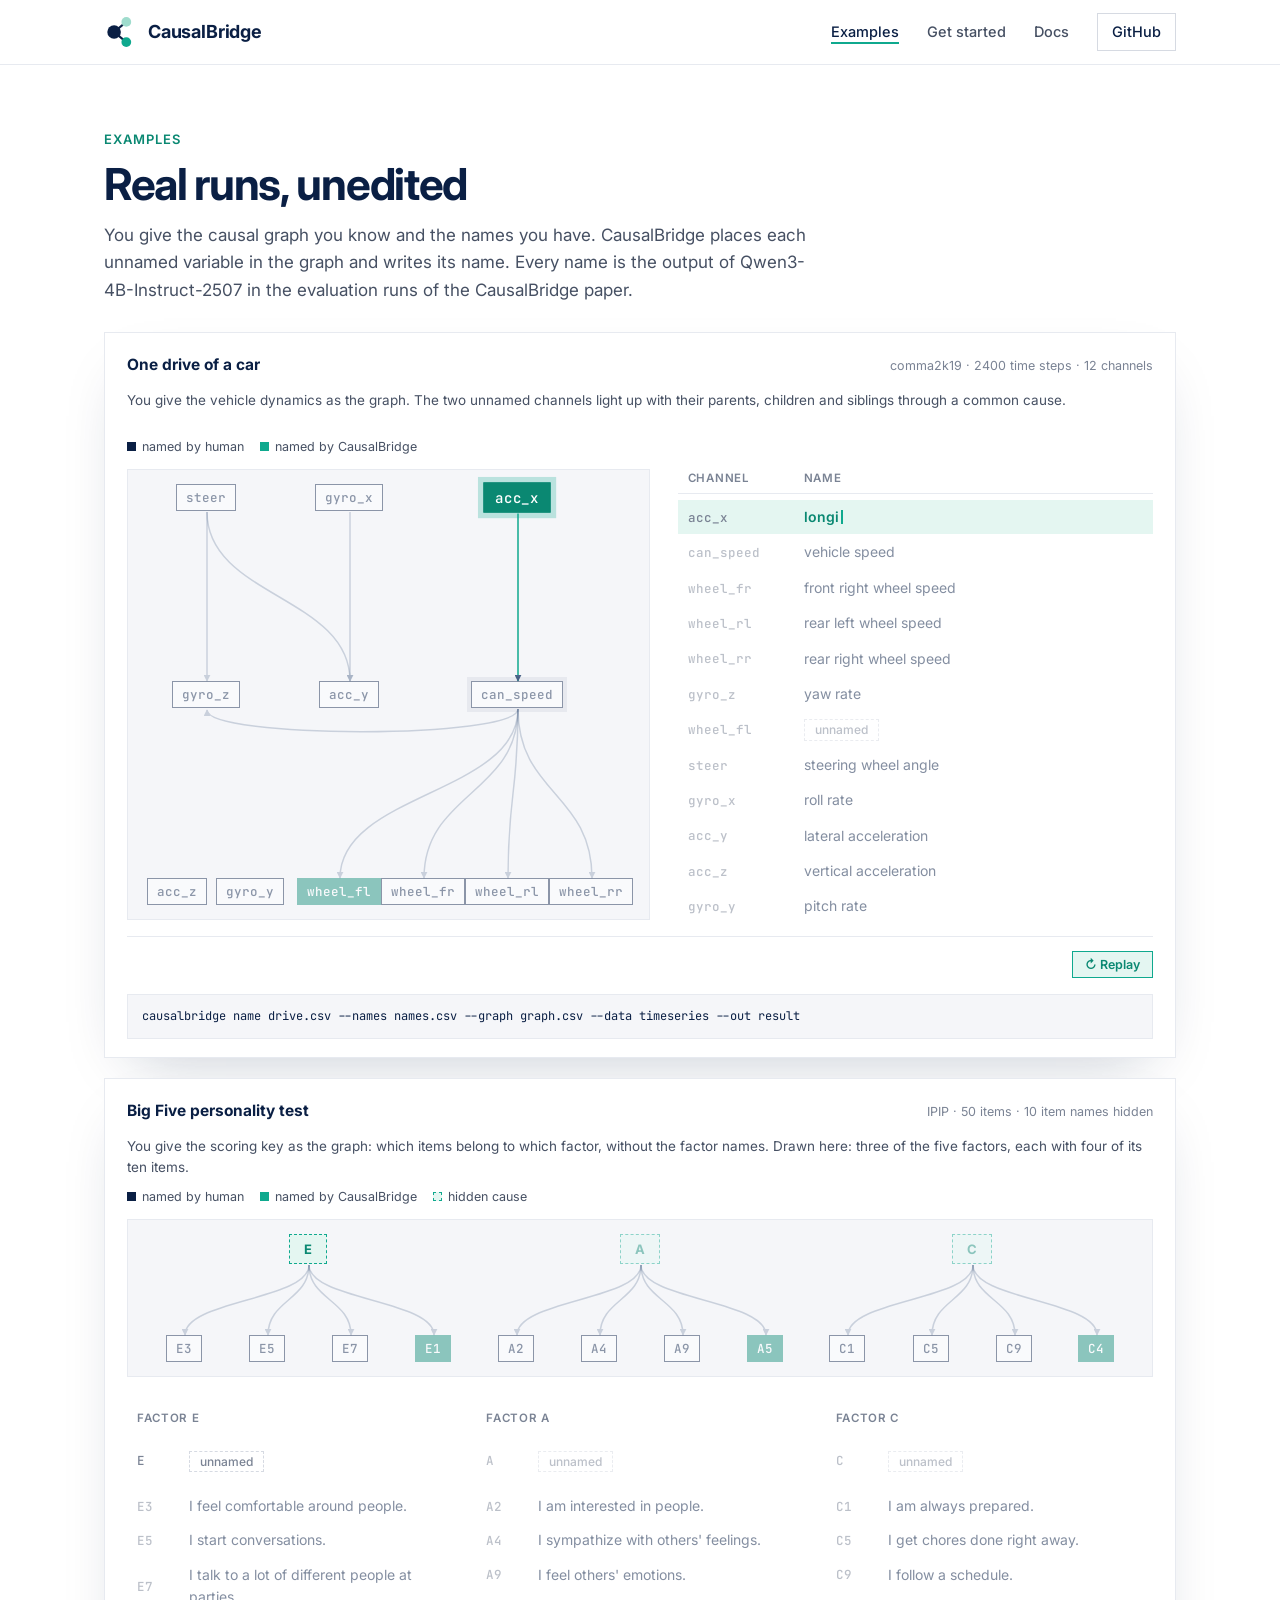
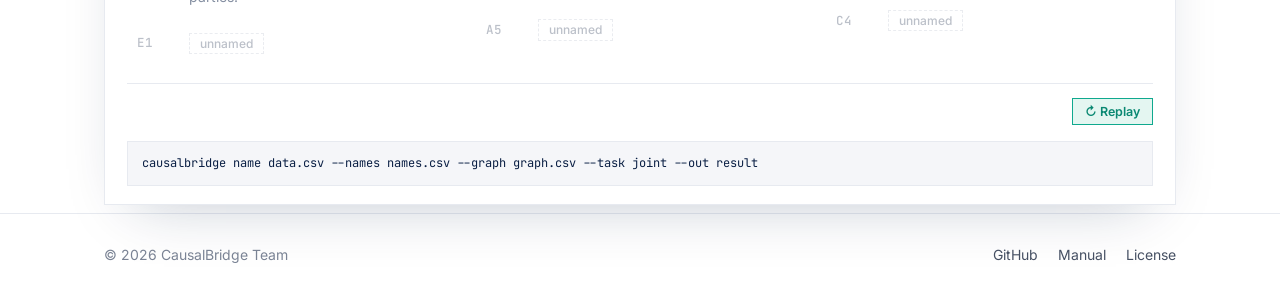
==== commit d119f249: "Sharper Get started screenshots, larger step labels, no docs cards" ====
--- a/docs/examples.html
+++ b/docs/examples.html
@@ -9,7 +9,7 @@
 <link rel="preconnect" href="https://fonts.googleapis.com">
 <link rel="preconnect" href="https://fonts.gstatic.com" crossorigin>
 <link href="https://fonts.googleapis.com/css2?family=Inter:wght@400;500;600;700&family=JetBrains+Mono:wght@400;500&display=swap" rel="stylesheet">
-<link rel="stylesheet" href="style.css?v=3af167c5">
+<link rel="stylesheet" href="style.css?v=fa784540">
 </head>
 <body>
 <nav>
--- a/docs/style.css
+++ b/docs/style.css
@@ -362,21 +362,21 @@
 
 /* get started: one step per slide */
 .tour { margin-top: 40px; outline: none; }
-.tour-rail { display: grid; grid-template-columns: repeat(6, minmax(0, 1fr)); scrollbar-width: none; }
+.tour-rail { display: flex; scrollbar-width: none; }
 .tour-rail::-webkit-scrollbar { display: none; }
-.tour-rail button { text-align: left; background: none; border: 0; border-top: 3px solid var(--gray-200); padding: 12px 14px 4px 0;
-  font: 600 13.5px/1.35 Inter, system-ui, sans-serif; color: var(--gray-500); cursor: pointer; transition: color .25s, border-color .25s; }
-.tour-rail button span { display: block; font: 600 12px var(--mono); margin-bottom: 3px; }
+.tour-rail button { flex: 1 1 auto; white-space: nowrap; text-align: left; background: none; border: 0; border-top: 3px solid var(--gray-200); padding: 16px 20px 6px 0;
+  font: 600 17px/1.3 Inter, system-ui, sans-serif; color: var(--gray-500); cursor: pointer; transition: color .25s, border-color .25s; }
+.tour-rail button span { display: block; font: 600 14px var(--mono); margin-bottom: 5px; }
 .tour-rail button:hover { color: var(--ink); }
 .tour-rail button.done { border-top-color: var(--ink-3); color: var(--gray-700); }
 .tour-rail button.on { border-top-color: var(--rose); color: var(--ink); }
 .tour-rail button.on span { color: var(--rose-2); }
 .tour-view { overflow: hidden; margin-top: 30px; transition: height .35s ease; }
 .tour-track { display: flex; gap: 120px; align-items: flex-start; transition: transform .6s cubic-bezier(.22, .61, .36, 1); will-change: transform; }
-.tslide { flex: 0 0 100%; min-width: 0; display: grid; grid-template-columns: minmax(0, 1fr) minmax(0, 1.6fr); gap: 48px; align-items: center; padding: 2px 2px 70px; }
-.tslide-no { font: 600 64px/1 var(--mono); color: var(--rose); letter-spacing: -.03em; }
+.tslide { flex: 0 0 100%; min-width: 0; display: grid; grid-template-columns: minmax(0, .8fr) minmax(0, 2fr); gap: 44px; align-items: center; padding: 2px 2px 70px; }
+.tslide-no { font: 600 56px/1 var(--mono); color: var(--rose); letter-spacing: -.03em; }
 .tslide-no small { font: 500 15px var(--mono); color: var(--gray-500); margin-left: 8px; letter-spacing: 0; }
-.tslide-text h3 { font-size: 30px; line-height: 1.15; letter-spacing: -.02em; color: var(--ink); margin: 16px 0 12px; }
+.tslide-text h3 { font-size: 27px; line-height: 1.15; letter-spacing: -.02em; color: var(--ink); margin: 16px 0 12px; }
 .tslide-text p { font-size: 16px; color: var(--gray-700); margin: 0 0 22px; }
 .tslide-text p.small { font-size: 13.5px; color: var(--gray-500); margin: 16px 0 8px; }
 .tslide-text code { font-family: var(--mono); font-size: .92em; color: var(--ink); }
@@ -387,8 +387,8 @@
 .tslide.on .tslide-text > :nth-child(2) { transition-delay: .06s; }
 .tslide.on .tslide-text > :nth-child(3) { transition-delay: .12s; }
 .tslide.on .tslide-text > :nth-child(n+4) { transition-delay: .18s; }
-.tslide-visual { height: 470px; }
-.term, .win { height: 100%; display: flex; flex-direction: column; }
+.tslide-visual .term { height: 440px; }
+.term, .win { display: flex; flex-direction: column; }
 .term .bar, .win .bar { display: flex; align-items: center; gap: 6px; height: 34px; padding: 0 12px; flex: none; }
 .term .bar i, .win .bar i { width: 9px; height: 9px; }
 .term { background: #0B1730; box-shadow: 0 30px 70px -35px rgba(10,31,68,.65); }
@@ -404,7 +404,7 @@
 .win .bar i { background: var(--gray-300); }
 .win .bar span { margin-left: 12px; flex: 1; max-width: 300px; background: #fff; border: 1px solid var(--gray-200); padding: 3px 10px;
   font: 12px var(--mono); color: var(--gray-500); }
-.win img { flex: 1; min-height: 0; width: 100%; object-fit: cover; object-position: 50% 0; display: block; }
+.win img { width: 100%; height: auto; display: block; }
 .tour-nav { display: flex; align-items: center; justify-content: flex-end; gap: 14px; margin-top: -30px; position: relative; }
 .tour-btn { width: 48px; height: 48px; border: 1px solid var(--ink); background: #fff; color: var(--ink); font-size: 19px; cursor: pointer;
   transition: background .2s, color .2s, border-color .2s; }
@@ -416,10 +416,10 @@
 #start .note { margin-top: 26px; font-size: 14.5px; }
 @media (prefers-reduced-motion: reduce) { .tour-track, .tour-view, .tslide-text > * { transition: none !important; } }
 @media (max-width: 900px) {
-  .tour-rail { display: flex; overflow-x: auto; gap: 18px; }
+  .tour-rail { display: flex; overflow-x: auto; gap: 22px; }
   .tour-rail button { flex: 0 0 auto; white-space: nowrap; padding-right: 4px; }
   .tslide { grid-template-columns: minmax(0, 1fr); gap: 24px; padding-bottom: 56px; }
   .tslide-no { font-size: 46px; }
   .tslide-text h3 { font-size: 24px; }
-  .tslide-visual { height: 320px; }
-}
+  .tslide-visual .term { height: 320px; }
+}
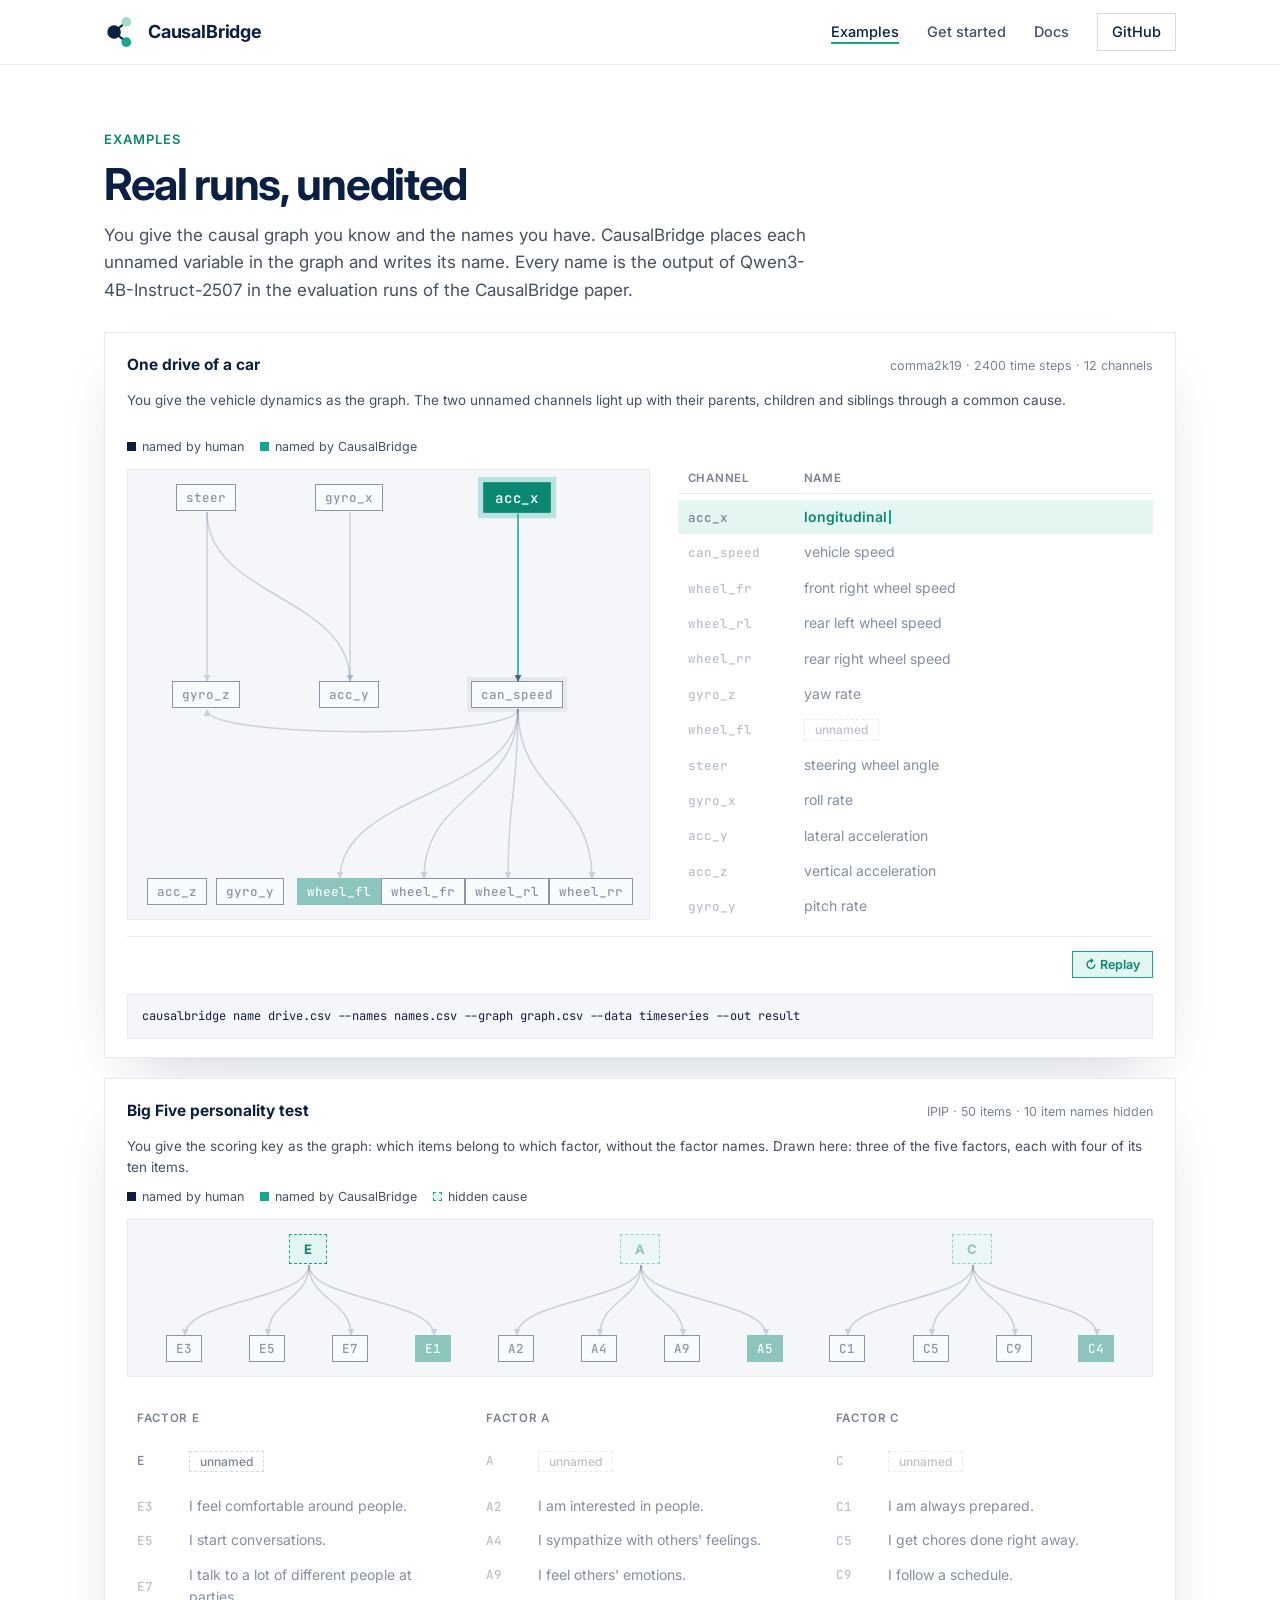
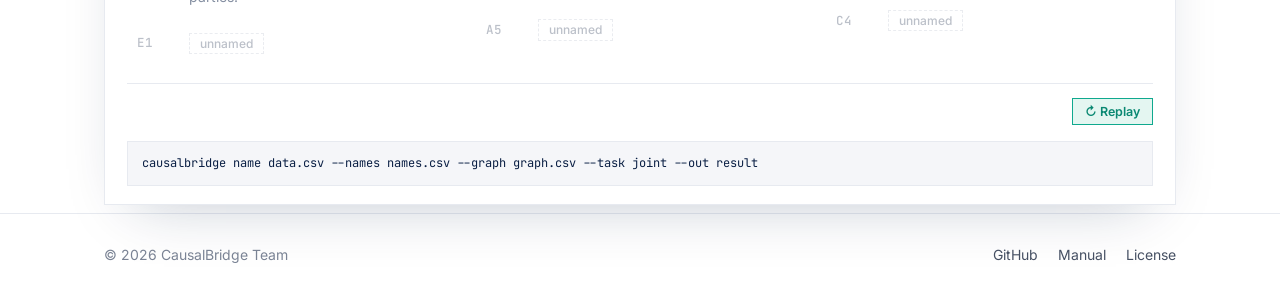
==== commit b5eaa09b: "Add the UC San Diego and Illinois logos to the home page" ====
--- a/docs/examples.html
+++ b/docs/examples.html
@@ -9,7 +9,7 @@
 <link rel="preconnect" href="https://fonts.googleapis.com">
 <link rel="preconnect" href="https://fonts.gstatic.com" crossorigin>
 <link href="https://fonts.googleapis.com/css2?family=Inter:wght@400;500;600;700&family=JetBrains+Mono:wght@400;500&display=swap" rel="stylesheet">
-<link rel="stylesheet" href="style.css?v=fa784540">
+<link rel="stylesheet" href="style.css?v=1bf66dc3">
 </head>
 <body>
 <nav>
--- a/docs/style.css
+++ b/docs/style.css
@@ -423,3 +423,8 @@
   .tslide-text h3 { font-size: 24px; }
   .tslide-visual .term { height: 320px; }
 }
+
+/* university logos under the hero: official files, official colors, no change of proportions */
+.unis { display: flex; justify-content: center; align-items: center; flex-wrap: wrap; gap: 28px 64px; margin-top: 44px; }
+.unis img { height: 40px; width: auto; display: block; }
+@media (max-width: 680px) { .unis { gap: 22px 40px; margin-top: 34px; } .unis img { height: 34px; } }
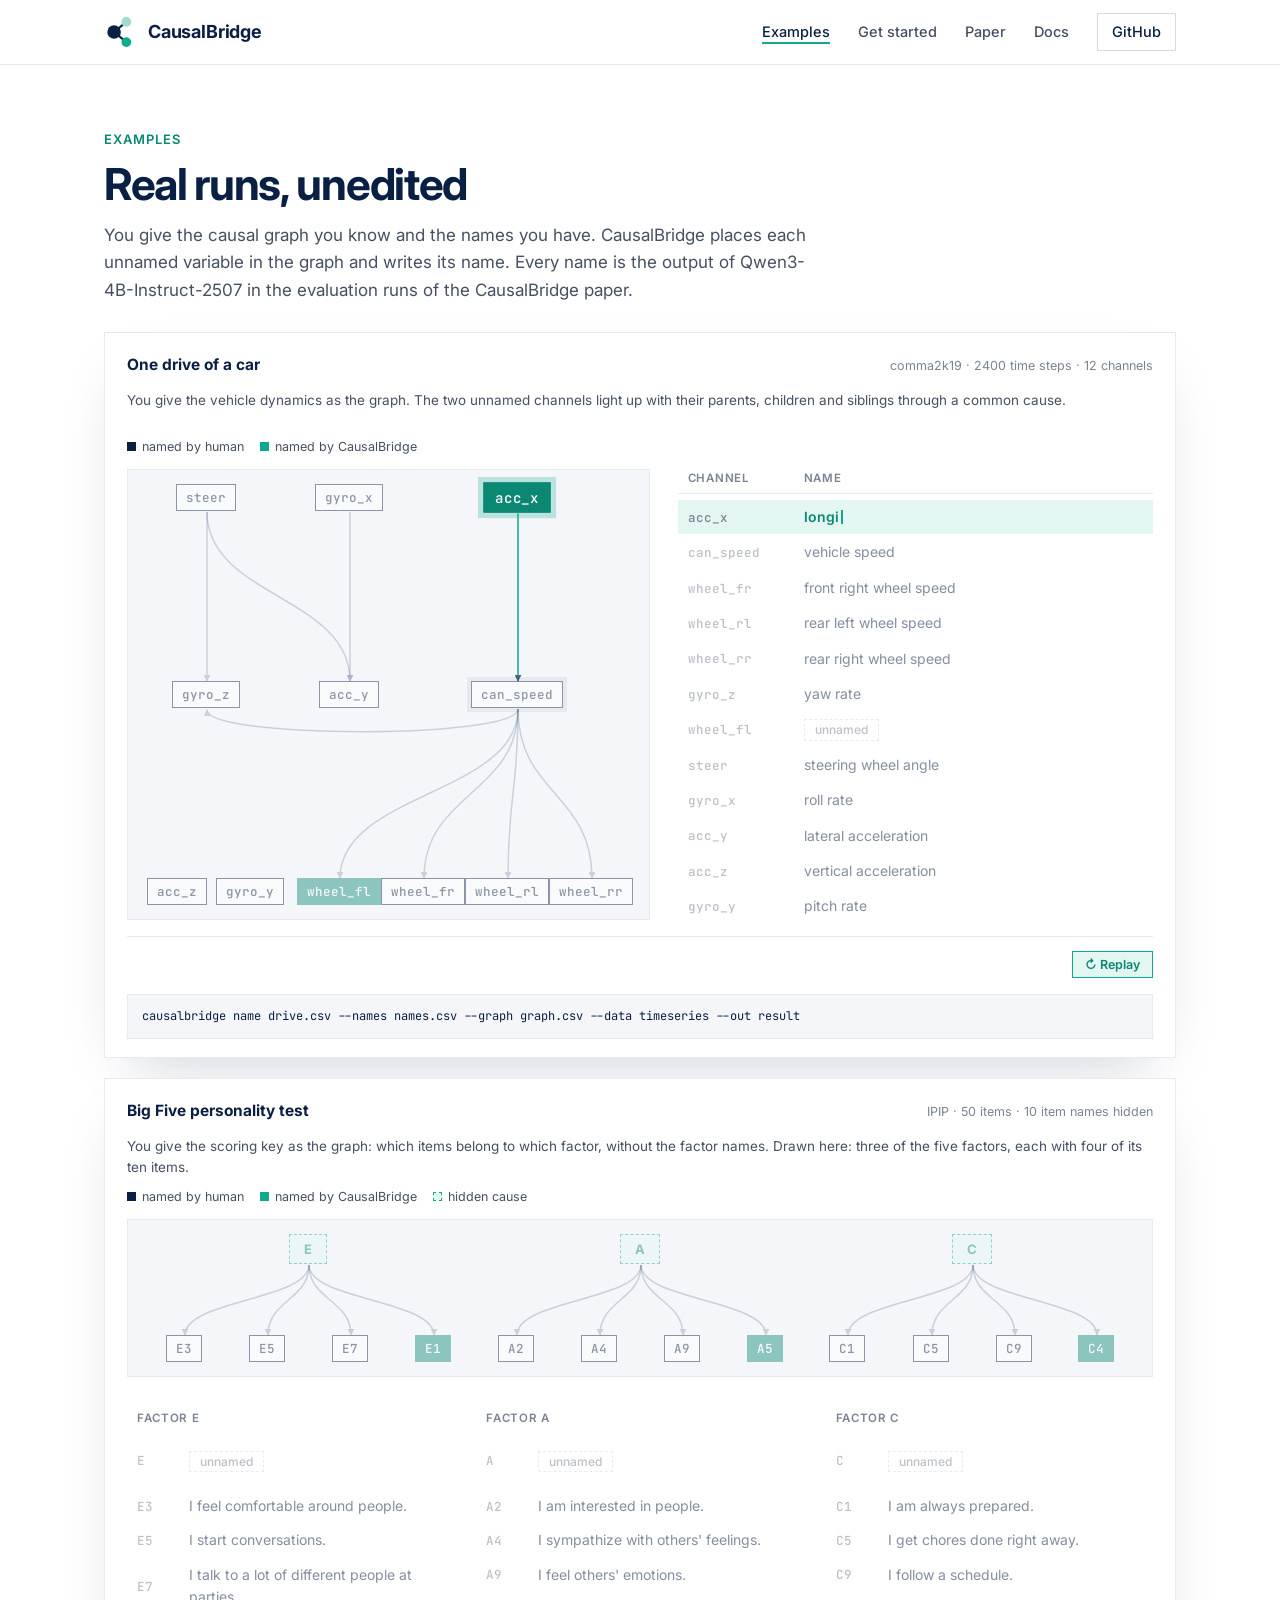
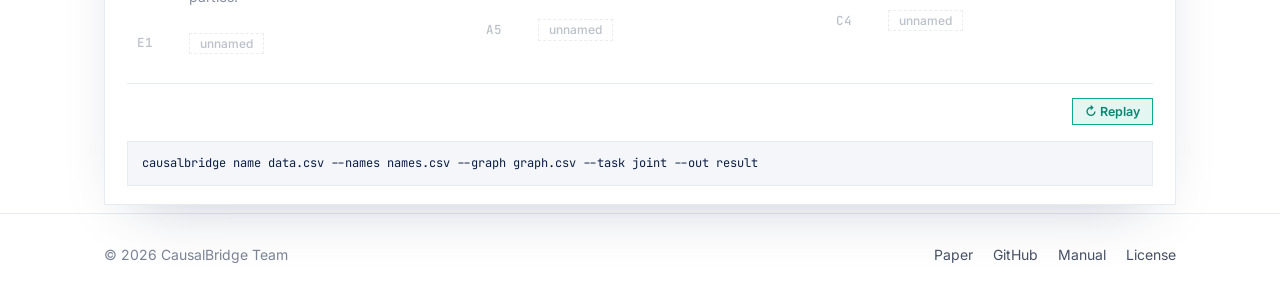
==== commit d034fcee: "Link the arXiv paper and add its citation" ====
--- a/docs/examples.html
+++ b/docs/examples.html
@@ -9,7 +9,7 @@
 <link rel="preconnect" href="https://fonts.googleapis.com">
 <link rel="preconnect" href="https://fonts.gstatic.com" crossorigin>
 <link href="https://fonts.googleapis.com/css2?family=Inter:wght@400;500;600;700&family=JetBrains+Mono:wght@400;500&display=swap" rel="stylesheet">
-<link rel="stylesheet" href="style.css?v=1bf66dc3">
+<link rel="stylesheet" href="style.css?v=11bb7d1d">
 </head>
 <body>
 <nav>
@@ -21,6 +21,7 @@
     <div class="links">
       <a href="examples.html" class="on">Examples</a>
       <a href="start.html">Get started</a>
+      <a href="https://arxiv.org/abs/2610.02594">Paper</a>
       <a href="https://github.com/Sullivan07043/CausalBridge/blob/main/docs/manual.md">Docs</a>
       <a class="gh" href="https://github.com/Sullivan07043/CausalBridge">GitHub</a>
     </div>
@@ -42,7 +43,7 @@
 <footer>
   <div class="wrap">
     <span>© 2026 CausalBridge Team</span>
-    <span><a href="https://github.com/Sullivan07043/CausalBridge">GitHub</a><a href="https://github.com/Sullivan07043/CausalBridge/blob/main/docs/manual.md">Manual</a><a href="https://github.com/Sullivan07043/CausalBridge/blob/main/LICENSE">License</a></span>
+    <span><a href="https://arxiv.org/abs/2610.02594">Paper</a><a href="https://github.com/Sullivan07043/CausalBridge">GitHub</a><a href="https://github.com/Sullivan07043/CausalBridge/blob/main/docs/manual.md">Manual</a><a href="https://github.com/Sullivan07043/CausalBridge/blob/main/LICENSE">License</a></span>
   </div>
 </footer>
 <script src="site.js?v=80eebb0a"></script>
--- a/docs/style.css
+++ b/docs/style.css
@@ -428,3 +428,9 @@
 .unis { display: flex; justify-content: center; align-items: center; flex-wrap: wrap; gap: 28px 64px; margin-top: 44px; }
 .unis img { height: 40px; width: auto; display: block; }
 @media (max-width: 680px) { .unis { gap: 22px 40px; margin-top: 34px; } .unis img { height: 34px; } }
+
+/* citation */
+.bib { position: relative; background: var(--ink); padding: 14px 16px; margin-top: 4px; }
+.bib pre { margin: 0; padding-right: 70px; font: 12.5px/1.6 var(--mono); color: #E8ECF5; white-space: pre-wrap; overflow-wrap: anywhere; }
+.bib .copy { position: absolute; top: 10px; right: 10px; }
+.license.stack { grid-template-columns: minmax(0, 1fr); }
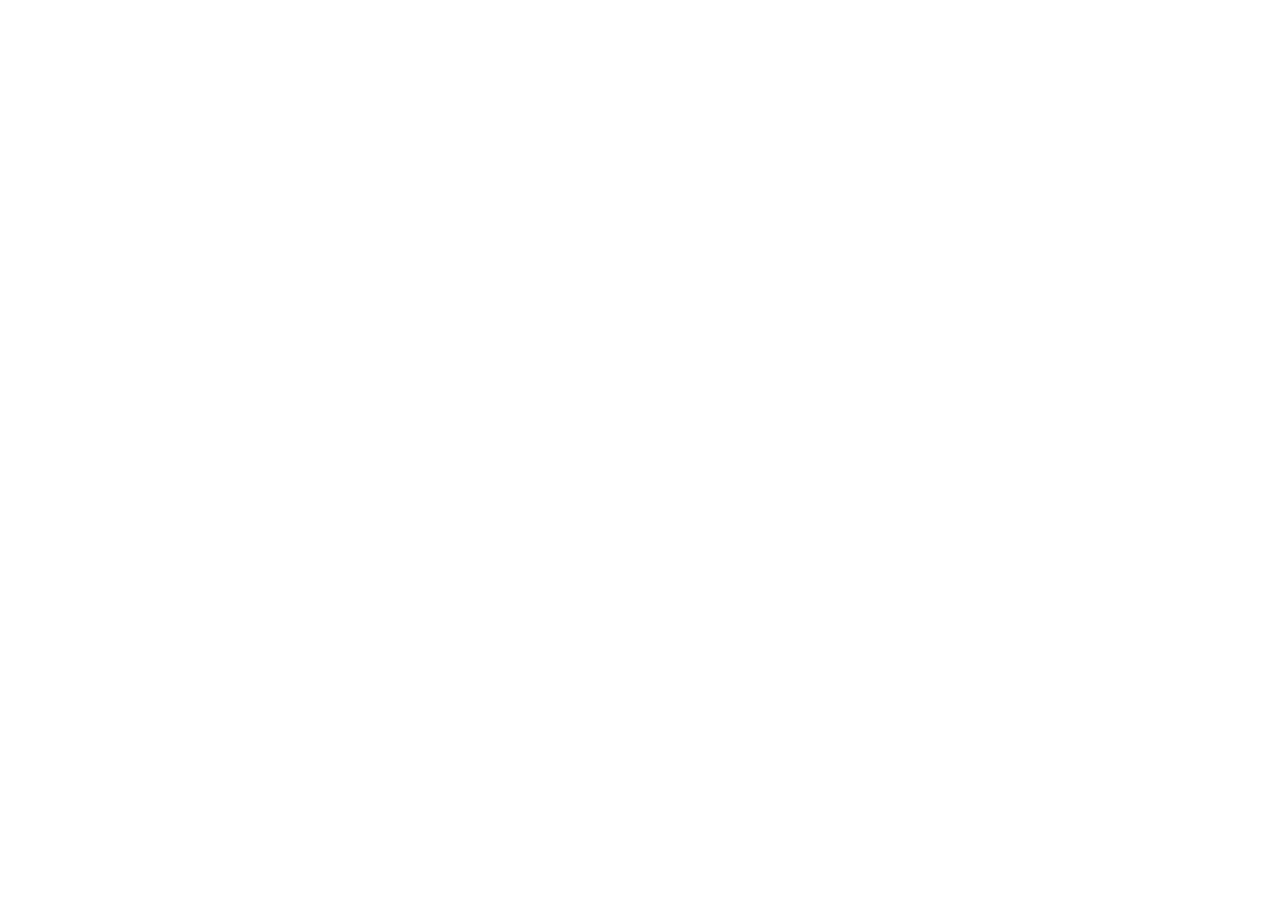
==== commit b78e19cf: "Moved to causal-intelligence/causal-bridge: redirect the pages and the README" ====
--- a/docs/examples.html
+++ b/docs/examples.html
@@ -2,51 +2,12 @@
 <html lang="en">
 <head>
 <meta charset="utf-8">
-<meta name="viewport" content="width=device-width, initial-scale=1">
-<title>Examples - CausalBridge</title>
-<meta name="description" content="CausalBridge names unnamed variables of a vehicle drive and a personality test.">
-<link rel="icon" href="data:image/svg+xml,%3Csvg xmlns='http://www.w3.org/2000/svg' viewBox='0 0 32 32'%3E%3Cpath d='M21 6.5 L9.5 16 L21 25.5' fill='none' stroke='%230A1F44' stroke-width='2' stroke-linejoin='round'/%3E%3Ccircle cx='21' cy='6.5' r='4.6' fill='%239FDCCD'/%3E%3Ccircle cx='9.5' cy='16' r='6.4' fill='%230A1F44'/%3E%3Ccircle cx='21' cy='25.5' r='4.6' fill='%230FA98E'/%3E%3C/svg%3E">
-<link rel="preconnect" href="https://fonts.googleapis.com">
-<link rel="preconnect" href="https://fonts.gstatic.com" crossorigin>
-<link href="https://fonts.googleapis.com/css2?family=Inter:wght@400;500;600;700&family=JetBrains+Mono:wght@400;500&display=swap" rel="stylesheet">
-<link rel="stylesheet" href="style.css?v=11bb7d1d">
+<title>CausalBridge has moved</title>
+<meta http-equiv="refresh" content="0; url=https://causal-intelligence.github.io/causal-bridge/examples.html">
+<link rel="canonical" href="https://causal-intelligence.github.io/causal-bridge/examples.html">
 </head>
 <body>
-<nav>
-  <div class="wrap">
-    <a class="brand" href="index.html">
-      <svg viewBox="0 0 32 32" aria-hidden="true"><path d="M21 6.5 L9.5 16 L21 25.5" fill="none" stroke="#0A1F44" stroke-width="2" stroke-linejoin="round"/><circle cx="21" cy="6.5" r="4.6" fill="#9FDCCD"/><circle cx="9.5" cy="16" r="6.4" fill="#0A1F44"/><circle cx="21" cy="25.5" r="4.6" fill="#0FA98E"/></svg>
-      CausalBridge
-    </a>
-    <div class="links">
-      <a href="examples.html" class="on">Examples</a>
-      <a href="start.html">Get started</a>
-      <a href="https://arxiv.org/abs/2610.02594">Paper</a>
-      <a href="https://github.com/Sullivan07043/CausalBridge/blob/main/docs/manual.md">Docs</a>
-      <a class="gh" href="https://github.com/Sullivan07043/CausalBridge">GitHub</a>
-    </div>
-  </div>
-</nav>
-
-<section id="examples" class="pagehead">
-  <div class="wrap">
-    <div class="kicker">Examples</div>
-    <h1>Real runs, unedited</h1>
-    <p class="sub">You give the causal graph you know and the names you have. CausalBridge places each unnamed variable in the graph and writes its name. Every name is the output of Qwen3-4B-Instruct-2507 in the evaluation runs of the CausalBridge paper.</p>
-    <div class="exgrid">
-      <div class="card demo" id="ex-vehicle"></div>
-      <div class="card demo" id="ex-survey"></div>
-    </div>
-  </div>
-</section>
-
-<footer>
-  <div class="wrap">
-    <span>© 2026 CausalBridge Team</span>
-    <span><a href="https://arxiv.org/abs/2610.02594">Paper</a><a href="https://github.com/Sullivan07043/CausalBridge">GitHub</a><a href="https://github.com/Sullivan07043/CausalBridge/blob/main/docs/manual.md">Manual</a><a href="https://github.com/Sullivan07043/CausalBridge/blob/main/LICENSE">License</a></span>
-  </div>
-</footer>
-<script src="site.js?v=80eebb0a"></script>
-<script src="examples.js?v=1dedbea0"></script>
+<p>CausalBridge has moved to <a href="https://causal-intelligence.github.io/causal-bridge/examples.html">causal-intelligence.github.io/causal-bridge</a>.
+The code is at <a href="https://github.com/causal-intelligence/causal-bridge">github.com/causal-intelligence/causal-bridge</a> and installs with <code>pip install causal-bridge</code>.</p>
 </body>
 </html>
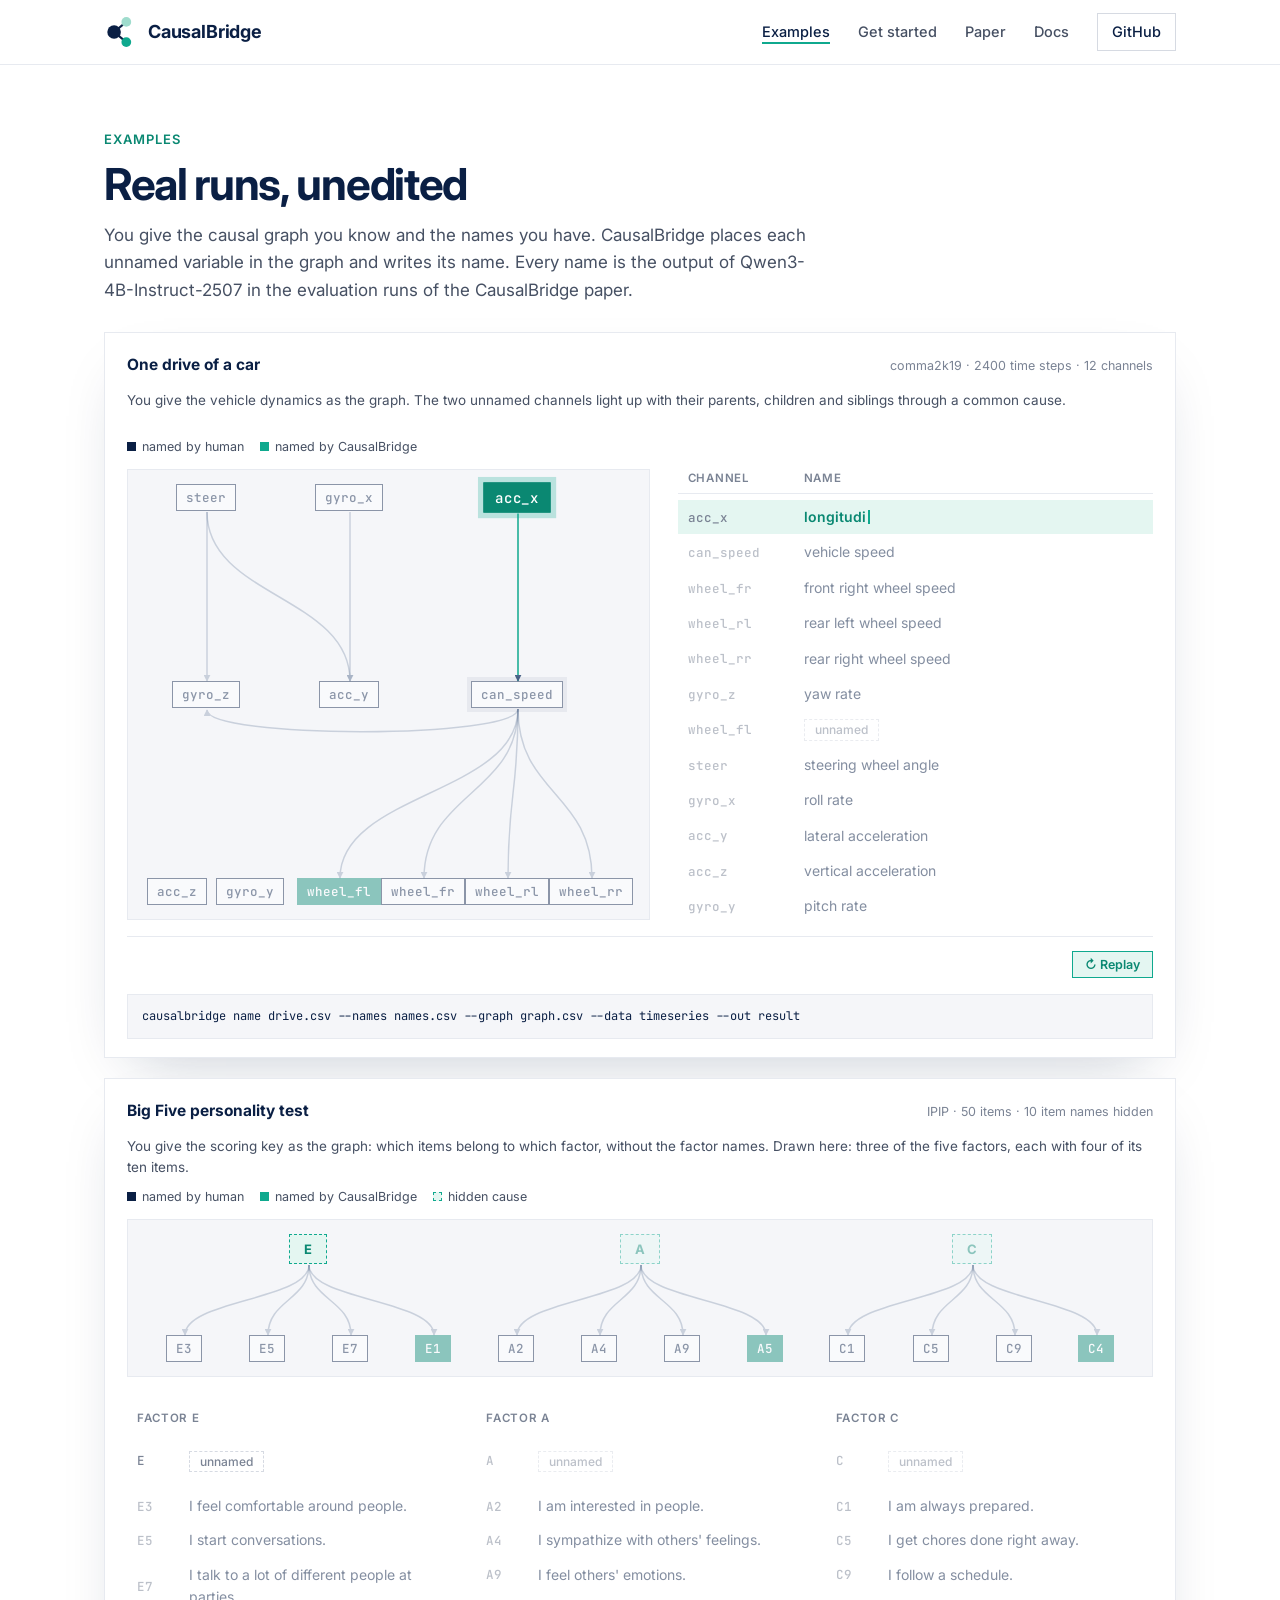
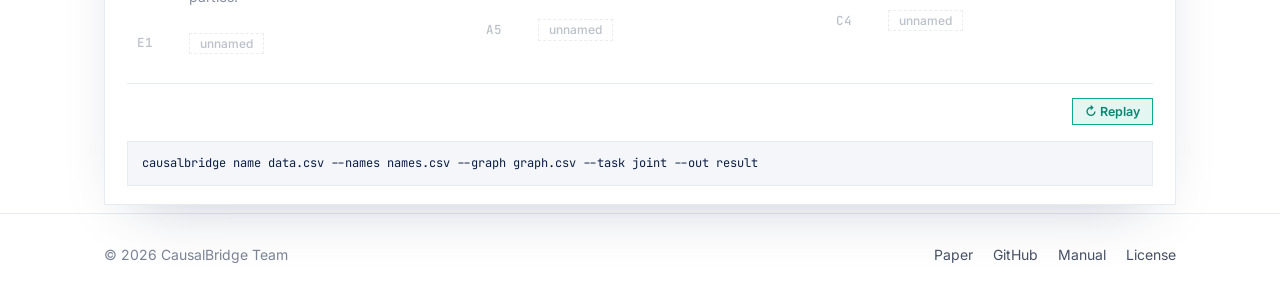
==== commit 575c074e: "Revert "Moved to causal-intelligence/causal-bridge: redirect the pages and the README" This reverts " ====
--- a/docs/examples.html
+++ b/docs/examples.html
@@ -2,12 +2,51 @@
 <html lang="en">
 <head>
 <meta charset="utf-8">
-<title>CausalBridge has moved</title>
-<meta http-equiv="refresh" content="0; url=https://causal-intelligence.github.io/causal-bridge/examples.html">
-<link rel="canonical" href="https://causal-intelligence.github.io/causal-bridge/examples.html">
+<meta name="viewport" content="width=device-width, initial-scale=1">
+<title>Examples - CausalBridge</title>
+<meta name="description" content="CausalBridge names unnamed variables of a vehicle drive and a personality test.">
+<link rel="icon" href="data:image/svg+xml,%3Csvg xmlns='http://www.w3.org/2000/svg' viewBox='0 0 32 32'%3E%3Cpath d='M21 6.5 L9.5 16 L21 25.5' fill='none' stroke='%230A1F44' stroke-width='2' stroke-linejoin='round'/%3E%3Ccircle cx='21' cy='6.5' r='4.6' fill='%239FDCCD'/%3E%3Ccircle cx='9.5' cy='16' r='6.4' fill='%230A1F44'/%3E%3Ccircle cx='21' cy='25.5' r='4.6' fill='%230FA98E'/%3E%3C/svg%3E">
+<link rel="preconnect" href="https://fonts.googleapis.com">
+<link rel="preconnect" href="https://fonts.gstatic.com" crossorigin>
+<link href="https://fonts.googleapis.com/css2?family=Inter:wght@400;500;600;700&family=JetBrains+Mono:wght@400;500&display=swap" rel="stylesheet">
+<link rel="stylesheet" href="style.css?v=11bb7d1d">
 </head>
 <body>
-<p>CausalBridge has moved to <a href="https://causal-intelligence.github.io/causal-bridge/examples.html">causal-intelligence.github.io/causal-bridge</a>.
-The code is at <a href="https://github.com/causal-intelligence/causal-bridge">github.com/causal-intelligence/causal-bridge</a> and installs with <code>pip install causal-bridge</code>.</p>
+<nav>
+  <div class="wrap">
+    <a class="brand" href="index.html">
+      <svg viewBox="0 0 32 32" aria-hidden="true"><path d="M21 6.5 L9.5 16 L21 25.5" fill="none" stroke="#0A1F44" stroke-width="2" stroke-linejoin="round"/><circle cx="21" cy="6.5" r="4.6" fill="#9FDCCD"/><circle cx="9.5" cy="16" r="6.4" fill="#0A1F44"/><circle cx="21" cy="25.5" r="4.6" fill="#0FA98E"/></svg>
+      CausalBridge
+    </a>
+    <div class="links">
+      <a href="examples.html" class="on">Examples</a>
+      <a href="start.html">Get started</a>
+      <a href="https://arxiv.org/abs/2610.02594">Paper</a>
+      <a href="https://github.com/Sullivan07043/CausalBridge/blob/main/docs/manual.md">Docs</a>
+      <a class="gh" href="https://github.com/Sullivan07043/CausalBridge">GitHub</a>
+    </div>
+  </div>
+</nav>
+
+<section id="examples" class="pagehead">
+  <div class="wrap">
+    <div class="kicker">Examples</div>
+    <h1>Real runs, unedited</h1>
+    <p class="sub">You give the causal graph you know and the names you have. CausalBridge places each unnamed variable in the graph and writes its name. Every name is the output of Qwen3-4B-Instruct-2507 in the evaluation runs of the CausalBridge paper.</p>
+    <div class="exgrid">
+      <div class="card demo" id="ex-vehicle"></div>
+      <div class="card demo" id="ex-survey"></div>
+    </div>
+  </div>
+</section>
+
+<footer>
+  <div class="wrap">
+    <span>© 2026 CausalBridge Team</span>
+    <span><a href="https://arxiv.org/abs/2610.02594">Paper</a><a href="https://github.com/Sullivan07043/CausalBridge">GitHub</a><a href="https://github.com/Sullivan07043/CausalBridge/blob/main/docs/manual.md">Manual</a><a href="https://github.com/Sullivan07043/CausalBridge/blob/main/LICENSE">License</a></span>
+  </div>
+</footer>
+<script src="site.js?v=80eebb0a"></script>
+<script src="examples.js?v=1dedbea0"></script>
 </body>
 </html>
--- a/docs/style.css
+++ b/docs/style.css
@@ -0,0 +1,436 @@
+:root {
+  --ink: #0A1F44;
+  --ink-2: #16366B;
+  --ink-3: #4B6488;
+  --rose: #0FA98E;
+  --rose-2: #0A8872;
+  --rose-soft: #E4F6F1;
+  --gray-900: #1F2430;
+  --gray-700: #465063;
+  --gray-500: #7A8394;
+  --gray-300: #D6DAE2;
+  --gray-200: #E7EAF0;
+  --gray-100: #F5F6F9;
+  --bg: #FFFFFF;
+  --radius: 0;
+  --mono: "JetBrains Mono", ui-monospace, SFMono-Regular, Menlo, monospace;
+}
+* { box-sizing: border-box; }
+html { scroll-behavior: smooth; }
+body {
+  margin: 0; background: var(--bg); color: var(--gray-900);
+  font: 16px/1.6 Inter, system-ui, -apple-system, "Segoe UI", sans-serif;
+  -webkit-font-smoothing: antialiased;
+}
+a { color: var(--ink-2); text-decoration: none; }
+a:hover { color: var(--rose); }
+.wrap { max-width: 1120px; margin: 0 auto; padding: 0 24px; }
+
+/* navigation */
+nav {
+  position: sticky; top: 0; z-index: 10; background: rgba(255,255,255,.88);
+  backdrop-filter: saturate(160%) blur(10px); border-bottom: 1px solid var(--gray-200);
+}
+nav .wrap { display: flex; align-items: center; justify-content: space-between; height: 64px; }
+.brand { display: flex; align-items: center; gap: 10px; font-weight: 700; color: var(--ink); font-size: 18px; letter-spacing: -.01em; }
+.brand svg { width: 34px; height: 34px; }
+.links { display: flex; align-items: center; gap: 28px; font-size: 14.5px; font-weight: 500; }
+.links a { color: var(--gray-700); }
+.links a:hover { color: var(--ink); }
+.links .gh { color: var(--ink); border: 1px solid var(--gray-300); padding: 6px 14px; border-radius: 999px; }
+.links .gh:hover { border-color: var(--ink); }
+
+/* hero */
+.hero { padding: 88px 0 72px; background:
+  radial-gradient(900px 420px at 88% -10%, var(--rose-soft), transparent 60%),
+  radial-gradient(700px 380px at -10% 10%, #EAF0F8, transparent 60%); }
+.hero .wrap { display: grid; grid-template-columns: minmax(0, 1fr); justify-items: center; text-align: center; gap: 56px; align-items: center; }
+.eyebrow { display: inline-flex; align-items: center; gap: 8px; font-size: 13px; font-weight: 600; color: var(--rose-2);
+  background: var(--rose-soft); padding: 5px 12px; border-radius: 999px; letter-spacing: .02em; }
+h1 { font-size: 58px; line-height: 1.08; letter-spacing: -.03em; color: var(--ink); margin: 20px 0 20px; font-weight: 700; }
+h1 em { font-style: normal; color: var(--rose-2); }
+.lede { font-size: 18.5px; color: var(--gray-700); max-width: 34em; margin: 0 0 30px; }
+.install { display: flex; align-items: center; gap: 10px; background: var(--ink); color: #E8ECF5; border-radius: 12px;
+  padding: 14px 14px 14px 18px; font: 13.5px/1.5 var(--mono); max-width: 560px; box-shadow: 0 10px 30px -12px rgba(10,31,68,.45); }
+.install code { flex: 1; min-width: 0; white-space: normal; overflow-wrap: anywhere; }
+.install .p { color: var(--rose); margin-right: 8px; user-select: none; }
+.copy { flex: none; border: 1px solid rgba(255,255,255,.22); background: transparent; color: #E8ECF5; border-radius: 8px;
+  padding: 6px 12px; font: 500 12.5px Inter, sans-serif; cursor: pointer; }
+.copy:hover { background: rgba(255,255,255,.1); }
+.cta { display: flex; gap: 12px; margin-top: 22px; flex-wrap: wrap; }
+.btn { display: inline-flex; align-items: center; gap: 8px; padding: 11px 20px; border-radius: 10px; font-weight: 600; font-size: 15px; }
+.btn.primary { background: var(--rose-2); color: #fff; }
+.btn.primary:hover { background: var(--ink); color: #fff; }
+.btn.ghost { color: var(--ink); border: 1px solid var(--gray-300); background: #fff; }
+.btn.ghost:hover { border-color: var(--ink); color: var(--ink); }
+.meta { margin-top: 18px; font-size: 13.5px; color: var(--gray-500); }
+
+/* demo card */
+.card { background: #fff; border: 1px solid var(--gray-200); border-radius: var(--radius);
+  box-shadow: 0 24px 60px -30px rgba(10,31,68,.28); }
+.demo { padding: 20px 22px 18px; }
+.demo-tabs { display: flex; gap: 6px; margin-bottom: 14px; }
+.demo-tabs button { border: 1px solid var(--gray-200); background: #fff; color: var(--gray-700); border-radius: 999px;
+  padding: 5px 14px; font: 600 13px Inter, sans-serif; cursor: pointer; }
+.demo-tabs button.on { background: var(--ink); border-color: var(--ink); color: #fff; }
+.demo-head { display: flex; justify-content: space-between; align-items: baseline; gap: 12px; margin-bottom: 12px; flex-wrap: wrap; }
+.demo-head b { color: var(--ink); font-size: 15.5px; }
+.demo-head span { font-size: 12.5px; color: var(--gray-500); }
+.demo-key { display: flex; gap: 16px; font-size: 12.5px; color: var(--gray-700); margin: -4px 0 12px; }
+.demo-key i { display: inline-block; width: 9px; height: 9px; border-radius: 50%; margin-right: 6px; }
+.k-given { background: var(--ink); }
+.k-out { background: var(--rose); }
+.demo-cols, .row { display: grid; grid-template-columns: 104px minmax(0, 1fr); gap: 12px; }
+.demo-cols { font-size: 11.5px; font-weight: 600; letter-spacing: .06em; text-transform: uppercase; color: var(--gray-500);
+  padding: 0 10px 6px; border-bottom: 1px solid var(--gray-200); }
+.demo-rows { display: grid; gap: 1px; padding-top: 6px; }
+.row { padding: 6px 10px; border-radius: 8px; font-size: 14px; align-items: baseline; transition: background .2s; }
+.row .id { font: 500 12.5px var(--mono); color: var(--gray-500); overflow-wrap: anywhere; }
+.row .nm { color: var(--ink); }
+.row.todo .nm { color: var(--rose-2); font-weight: 600; }
+.row.active { background: var(--rose-soft); }
+.pill { display: inline-block; font-size: 12px; font-weight: 500; color: var(--gray-500); border: 1px dashed var(--gray-300);
+  border-radius: 999px; padding: 0 10px; }
+.caret::after { content: ""; display: inline-block; width: 2px; height: 1em; background: var(--rose); margin-left: 2px;
+  vertical-align: -2px; animation: blink 1s steps(1) infinite; }
+@keyframes blink { 50% { opacity: 0; } }
+.ok { font-size: 12px; font-weight: 500; color: var(--gray-500); margin-left: 8px; white-space: nowrap; }
+.truth { display: block; font-size: 12px; font-weight: 400; color: var(--gray-500); margin-top: 2px; }
+.demo-foot { display: flex; justify-content: space-between; align-items: center; gap: 12px; border-top: 1px solid var(--gray-200);
+  margin-top: 10px; padding-top: 12px; font-size: 13px; color: var(--gray-700); min-height: 44px; }
+.replay { border: 1px solid var(--gray-300); background: #fff; border-radius: 8px; padding: 5px 12px; font: 500 12.5px Inter, sans-serif;
+  cursor: pointer; color: var(--ink); flex: none; }
+.replay:hover { border-color: var(--ink); }
+
+.exgrid { display: grid; grid-template-columns: repeat(2, minmax(0, 1fr)); gap: 20px; align-items: start; }
+.switch { display: flex; align-items: center; gap: 10px; font-size: 13px; font-weight: 600; color: var(--gray-500);
+  cursor: pointer; user-select: none; margin: 0 0 8px; width: max-content; }
+.switch input { position: absolute; opacity: 0; width: 0; height: 0; }
+.switch .lab.on { color: var(--ink); }
+.track { position: relative; width: 46px; height: 28px; border-radius: 999px; background: var(--gray-300);
+  transition: background .25s; flex: none; }
+.knob { position: absolute; top: 3px; left: 3px; width: 22px; height: 22px; border-radius: 50%; background: #fff;
+  box-shadow: 0 2px 5px rgba(10,31,68,.25); transition: transform .25s cubic-bezier(.3,.7,.4,1); }
+.switch input:checked + .track { background: var(--rose); }
+.switch input:checked + .track .knob { transform: translateX(18px); }
+.switch input:focus-visible + .track { outline: 2px solid var(--ink-3); outline-offset: 2px; }
+.ex-note { font-size: 13.5px; color: var(--gray-700); margin: 0 0 12px; min-height: 2.9em; }
+.row.sec { grid-template-columns: 1fr; font-size: 11.5px; font-weight: 600; letter-spacing: .06em; text-transform: uppercase;
+  color: var(--gray-500); padding-top: 12px; }
+.row.more { grid-template-columns: 1fr; font-size: 12.5px; color: var(--gray-500); }
+.row .sub { display: block; font: 400 11.5px Inter, sans-serif; color: var(--gray-500); margin-top: 1px; }
+.demo .cmd { margin: 14px 0 0; font-size: 12px; }
+
+.demo.wide .demo-body { display: grid; grid-template-columns: minmax(0, 1.15fr) minmax(0, 1fr); gap: 28px; align-items: start; }
+.gbox { background: var(--gray-100); border: 1px solid var(--gray-200); border-radius: 12px; padding: 10px 8px; }
+.gsvg { width: 100%; height: auto; display: block; opacity: 0; transition: opacity .35s; }
+.gsvg.in { opacity: 1; }
+.gnode rect, .gnode circle { fill: #fff; stroke: var(--ink); stroke-width: 1.6; transition: stroke-width .15s; }
+.gnode text { fill: var(--ink); font-family: var(--mono); font-weight: 500; text-anchor: middle; }
+.gnode.un rect { fill: var(--rose); stroke: var(--rose); }
+.gnode.un text { fill: #fff; }
+.gnode.lat circle { fill: var(--rose-soft); stroke: var(--rose); stroke-dasharray: 4 3; }
+.gnode.lat text { fill: var(--rose-2); font-family: Inter, sans-serif; font-weight: 700; }
+.gnode { transform-box: fill-box; transform-origin: center; transition: transform .2s; }
+.gnode.hot { transform: scale(1.18); }
+.gnode.hot rect, .gnode.hot circle { stroke: var(--rose-2); stroke-width: 3; }
+.k-lat { border: 1.5px dashed var(--rose); background: var(--rose-soft) !important; }
+.exgrid { grid-template-columns: minmax(0, 1fr) !important; }
+.demo.wide .gbox { position: sticky; top: 84px; }
+.demo.stack .demo-body { display: grid; grid-template-columns: minmax(0, 1fr); gap: 18px; }
+
+.lay-side .demo-body { display: grid; grid-template-columns: minmax(0, 1.05fr) minmax(0, 1fr); gap: 28px; align-items: stretch; }
+.lay-side .gbox { display: flex; align-items: center; }
+.lay-stack .demo-body, .lay-top .demo-body { display: grid; grid-template-columns: minmax(0, 1fr); gap: 14px; }
+.tcols { display: grid; grid-template-columns: repeat(3, minmax(0, 1fr)); gap: 18px; }
+.ttitle { font-size: 11.5px; font-weight: 600; letter-spacing: .06em; text-transform: uppercase; color: var(--gray-500);
+  padding: 0 10px 6px; border-bottom: 1px solid var(--gray-200); margin-bottom: 4px; }
+.tcols .row { grid-template-columns: 58px minmax(0, 1fr); }
+.row.latrow .nm { font-weight: 700; }
+.lay-top .row { padding: 5px 10px; }
+.lay-top .demo-body { gap: 10px; }
+.demo .demo-foot { margin-top: 12px; }
+
+.tgrid { display: grid; gap: 4px 22px; margin-bottom: 14px; }
+.tgrid .row { grid-template-columns: 36px minmax(0, 1fr); }
+.tbox > .ttitle { margin-top: 4px; }
+.gnode circle { transition: stroke-width .15s; }
+.gnode.un:not(.lat) circle { fill: var(--rose); stroke: var(--rose); }
+
+/* scenes */
+.scene { overflow-anchor: none; }
+.scene .sbody { display: grid; grid-template-columns: minmax(0, 1fr); gap: 16px; }
+.sc-side .sbody { grid-template-columns: minmax(0, 1.1fr) minmax(0, 1fr); gap: 28px; align-items: start; }
+.stagewrap { overflow-x: auto; }
+.stage { position: relative; background: var(--gray-100); border: 1px solid var(--gray-200); border-radius: 12px; padding: 14px 12px; box-sizing: content-box; }
+.sc-tree .stage { padding: 16px 18px; }
+.edges { position: absolute; left: 0; top: 0; pointer-events: none; overflow: visible; }
+.edge { fill: none; stroke: var(--ink-3); stroke-width: 1.5; opacity: .25; transition: opacity .35s; }
+.edge.lit { opacity: 1; }
+.edge.focus { stroke: var(--rose); opacity: 1; }
+.ahead { fill: var(--ink-3); }
+.gn { display: inline-block; font: 500 12.5px var(--mono); padding: 4px 9px; border: 1.5px solid var(--ink); border-radius: 999px; background: #fff;
+  color: var(--ink); white-space: nowrap; opacity: .45; transition: opacity .35s, box-shadow .2s, transform .2s; z-index: 1; will-change: transform; transform: scale(1); }
+.sc-layers .gn { position: absolute; }
+.gn.unk { background: var(--rose-2); border-color: var(--rose-2); color: #fff; }
+.gn.lat { background: var(--rose-soft); border: 1.5px dashed var(--rose); color: var(--rose-2); font: 700 13px Inter, sans-serif; padding: 6px 14px; }
+.gn.lit { opacity: 1; }
+.gn.hot { box-shadow: 0 0 0 5px rgba(15,169,142,.25); transform: scale(1.12); z-index: 5; }
+.gn.mb { box-shadow: 0 0 0 4px rgba(10,31,68,.13); z-index: 3; }
+.tcolumns { display: grid; grid-template-columns: repeat(3, minmax(0, 1fr)); gap: 12px; position: relative; }
+.sc-top .tcolumns { grid-template-columns: repeat(2, minmax(0, 1fr)); }
+.tcolumn { justify-self: center; }
+.tcolumn > .gn { margin-bottom: 12px; }
+.scene .row.sec { display: block; padding: 10px 10px 4px; font-size: 11.5px !important; }
+.titems { display: flex; flex-direction: column; align-items: flex-start; gap: 10px; padding-left: 36px; }
+.scene .row { opacity: .5; transition: opacity .35s; min-height: 34px; align-items: center; }
+.scene .row.lit, .scene .row.sec { opacity: 1; }
+.rgrid { display: grid; gap: 0 22px; }
+.rcol .row { grid-template-columns: 40px minmax(0, 1fr); }
+.sc-wideid .rcol .row { grid-template-columns: 128px minmax(0, 1fr); }
+.sc-top .row { padding: 5px 10px; font-size: 13.5px; }
+.sc-top .rcol .row { grid-template-columns: 34px minmax(0, 1fr); }
+.replay { background: var(--rose-soft) !important; color: var(--rose-2) !important; border: 1px solid var(--rose) !important; font-weight: 600 !important; }
+.replay:hover { background: var(--rose) !important; color: #fff !important; }
+.slide { display: none; }
+.slide.on { display: block; }
+.dots { display: flex; gap: 8px; justify-content: center; margin-top: 14px; }
+.dot { width: 8px; height: 8px; border-radius: 999px; background: var(--gray-300); border: 0; padding: 0; cursor: pointer; transition: width .25s, background .25s; }
+.dot.on { width: 24px; background: var(--rose); }
+
+.hero .wrap > div { max-width: 1072px; }
+.hero h1 { font-size: 50px; margin-top: 0; }
+.hero h1 .l { display: block; }
+.hero .lede { margin-left: auto; margin-right: auto; max-width: 40em; }
+.hero .install { margin: 0 auto; text-align: left; }
+.hero .cta { justify-content: center; }
+.hero { padding: 104px 0 96px; }
+
+/* sections */
+section { padding: 88px 0; }
+section.alt { background: var(--gray-100); }
+.kicker { font-size: 13px; font-weight: 600; letter-spacing: .08em; text-transform: uppercase; color: var(--rose-2); }
+h2 { font-size: 36px; line-height: 1.15; letter-spacing: -.02em; color: var(--ink); margin: 10px 0 14px; }
+.sub { color: var(--gray-700); font-size: 17px; max-width: 42em; margin: 0 0 44px; }
+
+.steps { display: grid; grid-template-columns: repeat(3, minmax(0, 1fr)); gap: 20px; counter-reset: s; }
+.step { padding: 26px; position: relative; }
+.step::before { counter-increment: s; content: counter(s); display: grid; place-items: center; width: 34px; height: 34px;
+  border-radius: 10px; background: var(--ink); color: #fff; font-weight: 700; font-size: 15px; margin-bottom: 16px; }
+.step:nth-child(3)::before { background: var(--rose); }
+.step h3 { margin: 0 0 8px; color: var(--ink); font-size: 19px; }
+.step p { margin: 0; color: var(--gray-700); font-size: 15px; }
+
+.grid { display: grid; grid-template-columns: repeat(3, minmax(0, 1fr)); gap: 20px; }
+.feat { padding: 24px; }
+.feat .ic { width: 38px; height: 38px; border-radius: 10px; display: grid; place-items: center; background: #EAF0F8; margin-bottom: 14px; }
+.feat:nth-child(even) .ic { background: var(--rose-soft); }
+.feat .ic svg { width: 20px; height: 20px; }
+.feat h3 { margin: 0 0 6px; font-size: 17px; color: var(--ink); }
+.feat p { margin: 0; color: var(--gray-700); font-size: 14.5px; }
+
+/* examples */
+.tabs { display: inline-flex; background: #fff; border: 1px solid var(--gray-200); border-radius: 12px; padding: 4px; margin-bottom: 20px; }
+.tabs button { border: 0; background: transparent; padding: 9px 18px; border-radius: 9px; font: 600 14.5px Inter, sans-serif;
+  color: var(--gray-700); cursor: pointer; }
+.tabs button.on { background: var(--ink); color: #fff; }
+.panel { display: none; padding: 26px; }
+.panel.on { display: block; }
+.panel p { margin: 0 0 16px; color: var(--gray-700); font-size: 15px; }
+.cmd { font: 13px/1.6 var(--mono); background: var(--gray-100); border: 1px solid var(--gray-200); border-radius: 10px;
+  padding: 12px 14px; white-space: pre-wrap; overflow-wrap: anywhere; color: var(--ink); margin-bottom: 18px; }
+.tbl { width: 100%; border-collapse: collapse; font-size: 14.5px; }
+.tbl th { text-align: left; font-size: 12.5px; text-transform: uppercase; letter-spacing: .05em; color: var(--gray-500);
+  font-weight: 600; padding: 8px 10px; border-bottom: 1px solid var(--gray-200); }
+.tbl td { padding: 10px; border-bottom: 1px solid var(--gray-200); vertical-align: top; }
+.tbl tr:last-child td { border-bottom: 0; }
+.tbl td:first-child { font: 500 13px var(--mono); color: var(--ink); white-space: nowrap; }
+.tbl td:last-child { color: var(--rose-2); font-weight: 500; }
+.note { font-size: 13px; color: var(--gray-500); margin-top: 14px; }
+.scroll { overflow-x: auto; }
+
+/* get started */
+.start { display: grid; grid-template-columns: repeat(2, minmax(0, 1fr)); gap: 20px; }
+.start .card { padding: 24px; }
+.start h3 { margin: 0 0 6px; color: var(--ink); font-size: 17px; display: flex; gap: 10px; align-items: center; }
+.start h3 span { font: 600 12px var(--mono); color: var(--rose); background: var(--rose-soft); padding: 2px 8px; border-radius: 6px; }
+.start p { margin: 0 0 12px; color: var(--gray-700); font-size: 14.5px; }
+.start .cmd { margin: 0; }
+
+/* docs */
+.docs { display: grid; grid-template-columns: repeat(4, minmax(0, 1fr)); gap: 16px; }
+.doc { padding: 20px; display: block; color: inherit; transition: border-color .15s, transform .15s; }
+.doc:hover { border-color: var(--ink-3); transform: translateY(-2px); color: inherit; }
+.doc b { display: block; color: var(--ink); margin-bottom: 4px; }
+.doc span { font-size: 14px; color: var(--gray-700); }
+
+.license { display: grid; grid-template-columns: repeat(2, minmax(0, 1fr)); gap: 20px; }
+.license .card { padding: 26px; }
+.license h3 { margin: 0 0 8px; color: var(--ink); }
+.license p { margin: 0 0 10px; color: var(--gray-700); font-size: 15px; }
+
+footer { border-top: 1px solid var(--gray-200); padding: 30px 0 40px; font-size: 14px; color: var(--gray-500); }
+footer .wrap { display: flex; justify-content: space-between; gap: 16px; flex-wrap: wrap; }
+footer a { color: var(--gray-700); margin-left: 20px; }
+
+@media (max-width: 960px) {
+  .hero .wrap { grid-template-columns: minmax(0, 1fr); gap: 40px; }
+  .steps, .grid, .docs { grid-template-columns: repeat(2, minmax(0, 1fr)); }
+  .exgrid { grid-template-columns: minmax(0, 1fr); }
+  .lay-side .demo-body { grid-template-columns: minmax(0, 1fr); gap: 16px; }
+}
+@media (max-width: 680px) {
+  .wrap { padding: 0 16px; }
+  .links a:not(.gh) { display: none; }
+  .hero { padding: 64px 0 56px; }
+  h1, .hero h1 { font-size: 34px; }
+  .hero h1 .l { display: block; }
+  .hero h1 .l + .l { margin-top: 8px; }
+  .lede { font-size: 16.5px; }
+  h2 { font-size: 28px; }
+  section { padding: 60px 0; }
+  .steps, .grid, .start, .docs, .license, .exgrid { grid-template-columns: minmax(0, 1fr); }
+  .install { font-size: 12.5px; }
+  .demo.wide .demo-body { grid-template-columns: minmax(0, 1fr); gap: 16px; }
+  .tbl th { font-size: 11px; letter-spacing: .02em; }
+  .gbox { overflow-x: auto; }
+  .lay-side .gsvg { min-width: 420px; }
+  .lay-top .gsvg { min-width: 520px; }
+  .lay-stack .gsvg { min-width: 720px; }
+  .tcols { grid-template-columns: minmax(0, 1fr); }
+  .sc-side .sbody { grid-template-columns: minmax(0, 1fr); }
+  .sc-layers .stage { width: 520px; flex: none; }
+  .sc-tree .stage { min-width: 560px; }
+  .rgrid { grid-template-columns: minmax(0, 1fr) !important; }
+  .tgrid { grid-template-columns: minmax(0, 1fr) !important; }
+}
+/* square style */
+*, *::before, *::after { border-radius: 0 !important; }
+.hero { padding: 96px 0 36px !important; }
+#how { padding-top: 44px; }
+/* hero, large type */
+.hero .wrap { justify-items: center !important; text-align: center !important; }
+.hero .wrap > div { max-width: none !important; }
+.hero h1.big { font-size: clamp(52px, 8.4vw, 112px) !important; line-height: 1.02; letter-spacing: -.045em; font-weight: 700; margin: 0 0 28px; }
+.hero h1.big .l { display: block; }
+.grad { color: var(--rose); }
+.hero .lede { margin: 0 auto 32px !important; max-width: 34em !important; font-size: 20px; }
+.hero .install { margin: 0 auto !important; }
+.hero .cta { justify-content: center !important; }
+.hero { padding: 88px 0 40px !important; }
+/* results */
+#results { padding-top: 24px; }
+.stats { display: grid; grid-template-columns: repeat(4, minmax(0, 1fr)); gap: 0; border-top: 2px solid var(--ink); }
+.stat { padding: 22px 22px 6px 0; border-right: 1px solid var(--gray-200); margin-right: 22px; }
+.stat:last-child { border-right: 0; margin-right: 0; }
+.stat b { display: block; font-size: 34px; line-height: 1.1; letter-spacing: -.03em; color: var(--rose-2); margin-bottom: 10px; }
+.stat span { color: var(--gray-700); font-size: 14.5px; }
+@media (max-width: 960px) { .stats { grid-template-columns: repeat(2, minmax(0, 1fr)); } .stat:nth-child(2) { border-right: 0; } }
+@media (max-width: 680px) { .stats { grid-template-columns: minmax(0, 1fr); } .stat { border-right: 0; margin-right: 0; border-bottom: 1px solid var(--gray-200); } }
+
+/* multi-page */
+.links a.on { color: var(--ink); box-shadow: inset 0 -2px 0 var(--rose); }
+.pagehead { padding: 64px 0 8px; }
+.pagehead h1 { font-size: 44px; line-height: 1.1; letter-spacing: -.03em; color: var(--ink); margin: 10px 0 14px; }
+.pagehead .sub { margin-bottom: 8px; }
+.pagebody { padding-top: 28px; }
+.band { background: var(--ink); color: #fff; padding: 56px 0; }
+.band .wrap { display: flex; align-items: center; justify-content: space-between; gap: 24px; flex-wrap: wrap; }
+.band h2 { color: #fff; margin: 0; font-size: 30px; }
+.band p { margin: 6px 0 0; color: #C9D3E3; }
+.band .btn.primary { background: var(--rose); }
+.band .btn.primary:hover { background: #fff; color: var(--ink); }
+.findings { border-top: 2px solid var(--ink); }
+.finding { display: grid; grid-template-columns: 350px minmax(0, 1fr); gap: 28px; padding: 26px 0; border-bottom: 1px solid var(--gray-200); align-items: baseline; }
+.finding b { font-size: 38px; line-height: 1.05; letter-spacing: -.03em; color: var(--rose-2); white-space: nowrap; }
+
+.finding p { margin: 0; font-size: 18px; color: var(--gray-900); max-width: 44em; }
+@media (max-width: 680px) {
+  nav .wrap { flex-wrap: wrap; height: auto; padding-top: 10px; padding-bottom: 10px; gap: 8px; }
+  .links { width: 100%; justify-content: space-between; gap: 10px; font-size: 13.5px; }
+  .links a:not(.gh) { display: inline !important; }
+  .links .gh { padding: 4px 10px; }
+  .pagehead h1 { font-size: 32px; }
+  .finding { grid-template-columns: minmax(0, 1fr); gap: 8px; }
+  .finding b { font-size: 30px; white-space: normal; }
+}
+
+.pagehead .exgrid, .pagehead .start { margin-top: 28px; }
+.step:nth-child(1)::before { background: #9FDCCD; color: var(--ink); }
+.step:nth-child(2)::before { background: var(--ink); color: #fff; }
+.step:nth-child(3)::before { background: var(--rose); color: #fff; }
+
+/* get started: one step per slide */
+.tour { margin-top: 40px; outline: none; }
+.tour-rail { display: flex; scrollbar-width: none; }
+.tour-rail::-webkit-scrollbar { display: none; }
+.tour-rail button { flex: 1 1 auto; white-space: nowrap; text-align: left; background: none; border: 0; border-top: 3px solid var(--gray-200); padding: 16px 20px 6px 0;
+  font: 600 17px/1.3 Inter, system-ui, sans-serif; color: var(--gray-500); cursor: pointer; transition: color .25s, border-color .25s; }
+.tour-rail button span { display: block; font: 600 14px var(--mono); margin-bottom: 5px; }
+.tour-rail button:hover { color: var(--ink); }
+.tour-rail button.done { border-top-color: var(--ink-3); color: var(--gray-700); }
+.tour-rail button.on { border-top-color: var(--rose); color: var(--ink); }
+.tour-rail button.on span { color: var(--rose-2); }
+.tour-view { overflow: hidden; margin-top: 30px; transition: height .35s ease; }
+.tour-track { display: flex; gap: 120px; align-items: flex-start; transition: transform .6s cubic-bezier(.22, .61, .36, 1); will-change: transform; }
+.tslide { flex: 0 0 100%; min-width: 0; display: grid; grid-template-columns: minmax(0, .8fr) minmax(0, 2fr); gap: 44px; align-items: center; padding: 2px 2px 70px; }
+.tslide-no { font: 600 56px/1 var(--mono); color: var(--rose); letter-spacing: -.03em; }
+.tslide-no small { font: 500 15px var(--mono); color: var(--gray-500); margin-left: 8px; letter-spacing: 0; }
+.tslide-text h3 { font-size: 27px; line-height: 1.15; letter-spacing: -.02em; color: var(--ink); margin: 16px 0 12px; }
+.tslide-text p { font-size: 16px; color: var(--gray-700); margin: 0 0 22px; }
+.tslide-text p.small { font-size: 13.5px; color: var(--gray-500); margin: 16px 0 8px; }
+.tslide-text code { font-family: var(--mono); font-size: .92em; color: var(--ink); }
+.tcmd { display: flex; align-items: center; gap: 10px; background: var(--ink); padding: 11px 11px 11px 16px; }
+.tcmd code { flex: 1; min-width: 0; font: 13px/1.55 var(--mono) !important; color: #E8ECF5 !important; overflow-wrap: anywhere; }
+.tslide-text > * { opacity: 0; transform: translateY(10px); transition: opacity .5s ease, transform .5s ease; }
+.tslide.on .tslide-text > * { opacity: 1; transform: none; }
+.tslide.on .tslide-text > :nth-child(2) { transition-delay: .06s; }
+.tslide.on .tslide-text > :nth-child(3) { transition-delay: .12s; }
+.tslide.on .tslide-text > :nth-child(n+4) { transition-delay: .18s; }
+.tslide-visual .term { height: 440px; }
+.term, .win { display: flex; flex-direction: column; }
+.term .bar, .win .bar { display: flex; align-items: center; gap: 6px; height: 34px; padding: 0 12px; flex: none; }
+.term .bar i, .win .bar i { width: 9px; height: 9px; }
+.term { background: #0B1730; box-shadow: 0 30px 70px -35px rgba(10,31,68,.65); }
+.term .bar { background: #13244A; }
+.term .bar i { background: rgba(255,255,255,.2); }
+.term .bar span { margin-left: 10px; font: 500 12px var(--mono); color: #8FA0BD; }
+.term pre { margin: 0; flex: 1; overflow: auto; padding: 18px 22px; font: 12.5px/1.7 var(--mono); color: #C9D3E3; white-space: pre-wrap; overflow-wrap: anywhere; }
+.term .pr { color: var(--rose); }
+.term .tok { color: #9FDCCD; font-weight: 500; }
+.term .dim { color: #6F83A6; }
+.win { background: #fff; border: 1px solid var(--gray-200); box-shadow: 0 30px 70px -35px rgba(10,31,68,.45); }
+.win .bar { background: var(--gray-100); border-bottom: 1px solid var(--gray-200); }
+.win .bar i { background: var(--gray-300); }
+.win .bar span { margin-left: 12px; flex: 1; max-width: 300px; background: #fff; border: 1px solid var(--gray-200); padding: 3px 10px;
+  font: 12px var(--mono); color: var(--gray-500); }
+.win img { width: 100%; height: auto; display: block; }
+.tour-nav { display: flex; align-items: center; justify-content: flex-end; gap: 14px; margin-top: -30px; position: relative; }
+.tour-btn { width: 48px; height: 48px; border: 1px solid var(--ink); background: #fff; color: var(--ink); font-size: 19px; cursor: pointer;
+  transition: background .2s, color .2s, border-color .2s; }
+.tour-btn:hover:not(:disabled) { background: var(--ink); color: #fff; }
+.tour-btn.next { background: var(--ink); color: #fff; }
+.tour-btn.next:hover:not(:disabled) { background: var(--rose-2); border-color: var(--rose-2); }
+.tour-btn:disabled { opacity: .3; cursor: default; }
+.tour-count { font: 600 13px var(--mono); color: var(--gray-500); min-width: 72px; text-align: center; }
+#start .note { margin-top: 26px; font-size: 14.5px; }
+@media (prefers-reduced-motion: reduce) { .tour-track, .tour-view, .tslide-text > * { transition: none !important; } }
+@media (max-width: 900px) {
+  .tour-rail { display: flex; overflow-x: auto; gap: 22px; }
+  .tour-rail button { flex: 0 0 auto; white-space: nowrap; padding-right: 4px; }
+  .tslide { grid-template-columns: minmax(0, 1fr); gap: 24px; padding-bottom: 56px; }
+  .tslide-no { font-size: 46px; }
+  .tslide-text h3 { font-size: 24px; }
+  .tslide-visual .term { height: 320px; }
+}
+
+/* university logos under the hero: official files, official colors, no change of proportions */
+.unis { display: flex; justify-content: center; align-items: center; flex-wrap: wrap; gap: 28px 64px; margin-top: 44px; }
+.unis img { height: 40px; width: auto; display: block; }
+@media (max-width: 680px) { .unis { gap: 22px 40px; margin-top: 34px; } .unis img { height: 34px; } }
+
+/* citation */
+.bib { position: relative; background: var(--ink); padding: 14px 16px; margin-top: 4px; }
+.bib pre { margin: 0; padding-right: 70px; font: 12.5px/1.6 var(--mono); color: #E8ECF5; white-space: pre-wrap; overflow-wrap: anywhere; }
+.bib .copy { position: absolute; top: 10px; right: 10px; }
+.license.stack { grid-template-columns: minmax(0, 1fr); }
